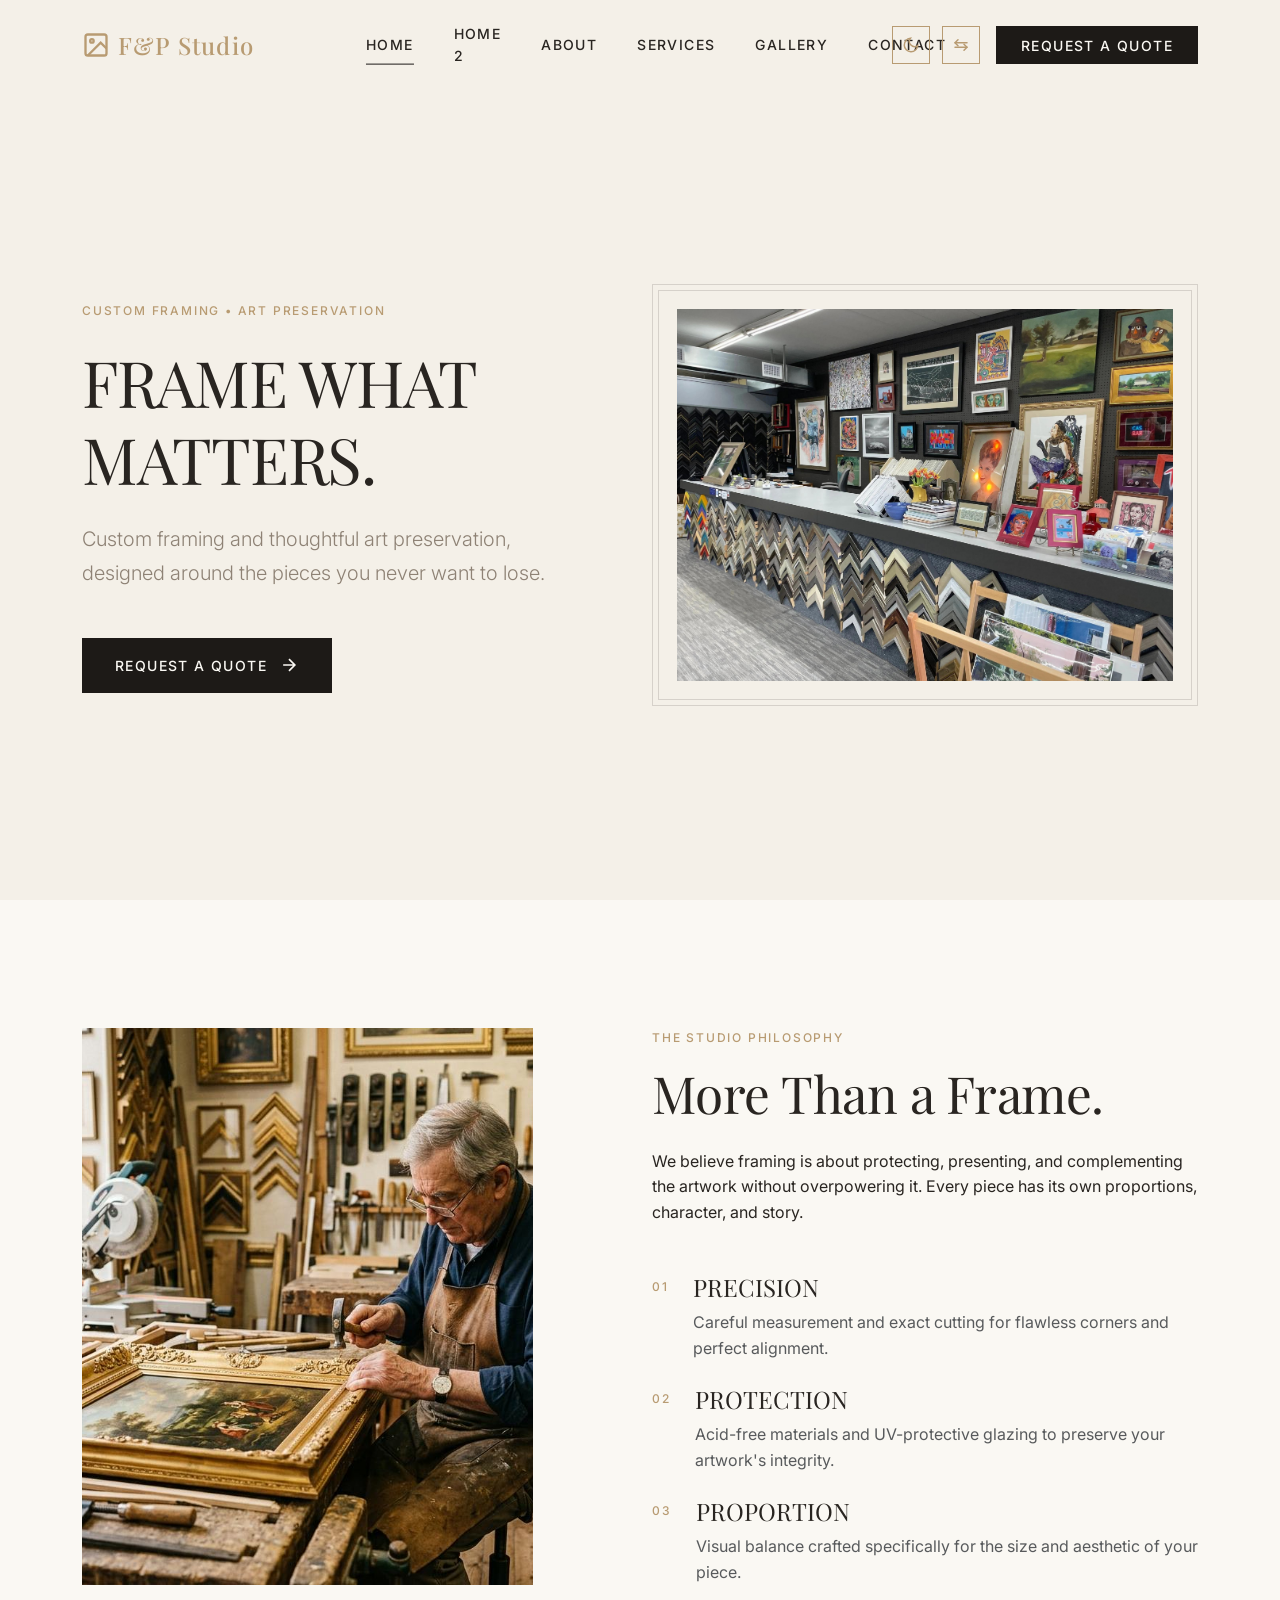
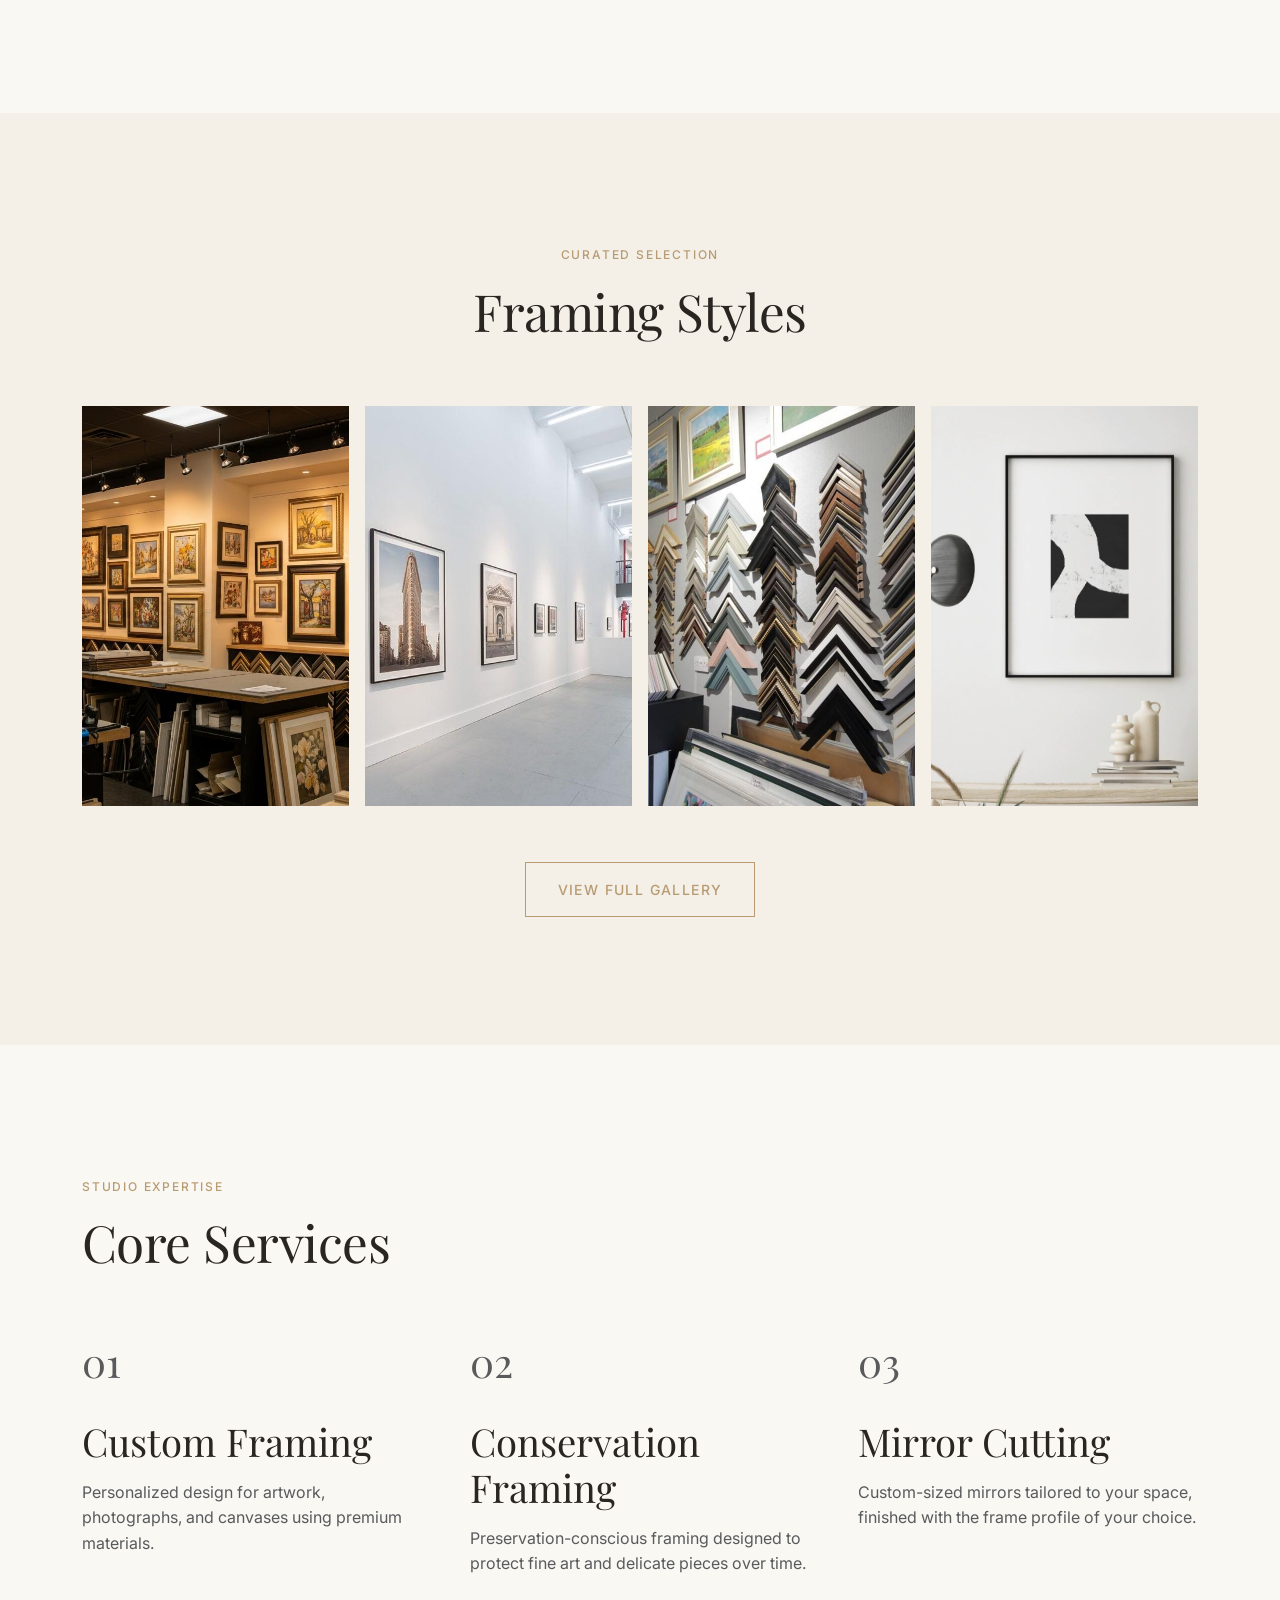
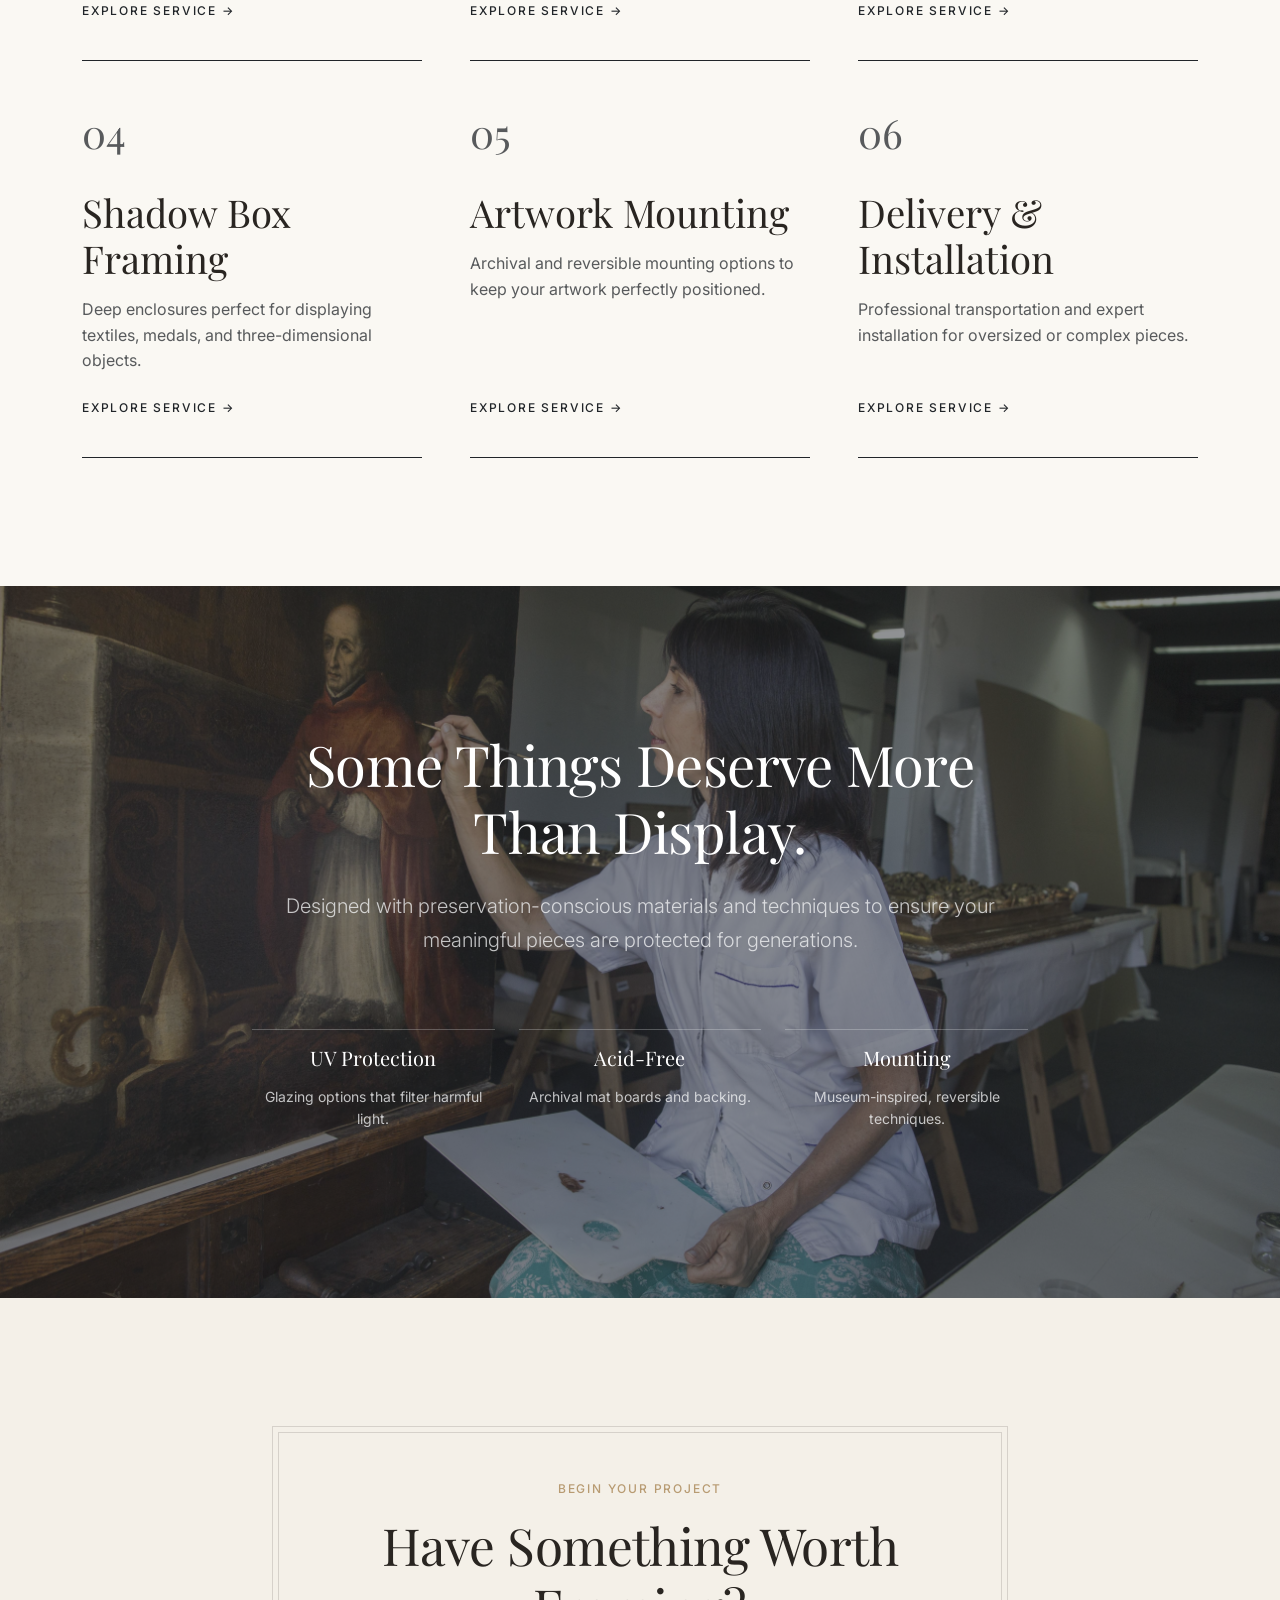
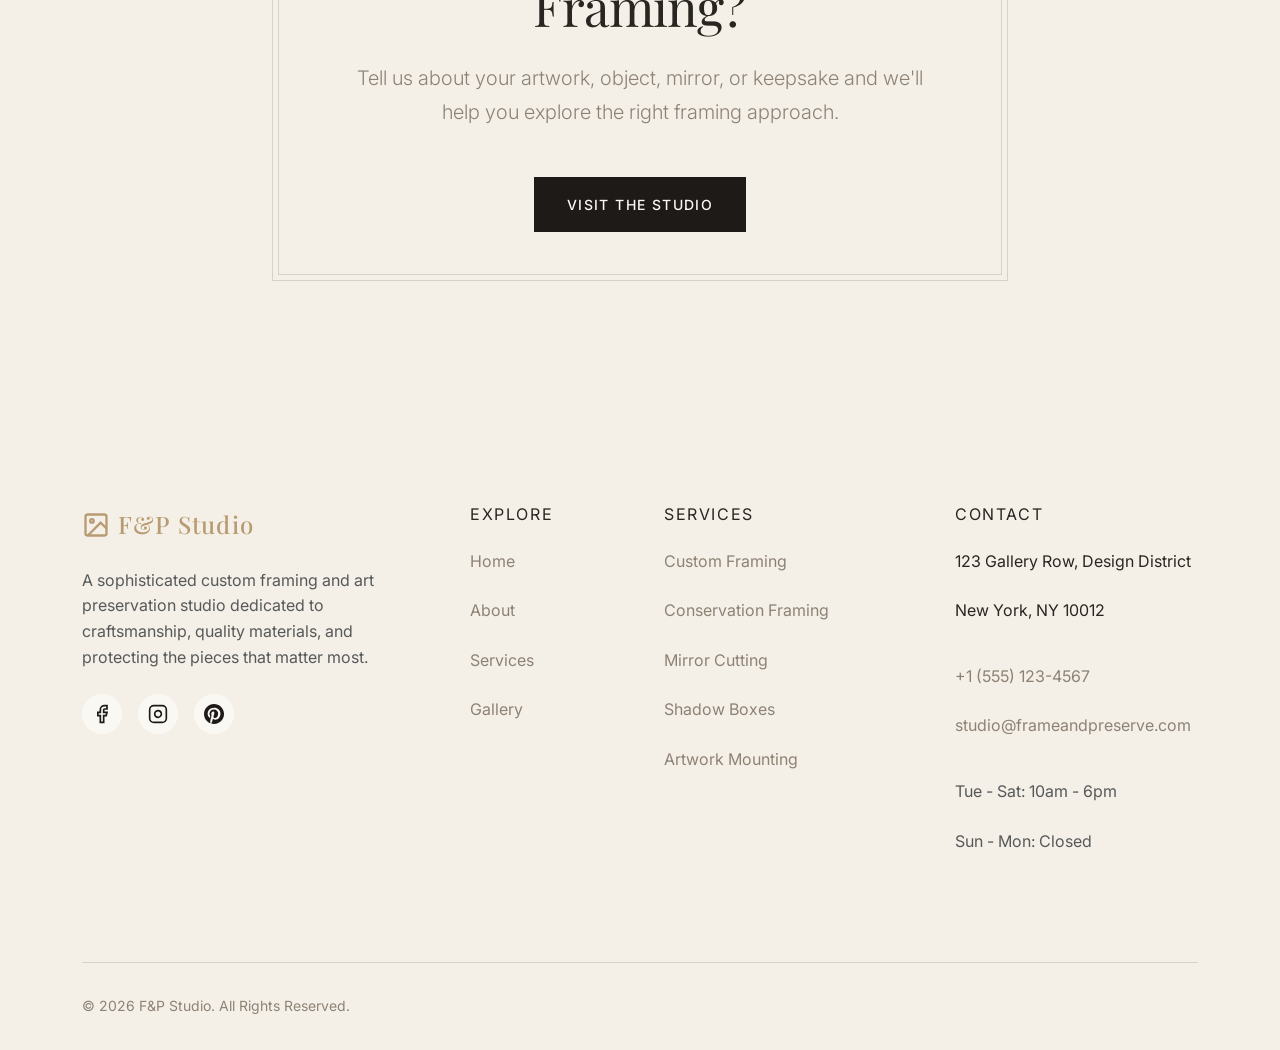
==== index.html @ e1fa845e "commit" ====
<!DOCTYPE html>
<html lang="en" dir="ltr">

<head>
    <meta charset="UTF-8">
    <meta name="viewport" content="width=device-width, initial-scale=1.0">
    <title>Custom Picture Framing & Art Preservation | Frame & Preserve</title>
    <meta name="description"
        content="Premium custom framing and art preservation studio. We protect, present, and complement your artwork with museum-quality care and craftsmanship.">

    <!-- Open Graph Metadata -->
    <meta property="og:title" content="Custom Picture Framing & Art Preservation">
    <meta property="og:description" content="Premium custom framing and art preservation studio.">
    <meta property="og:type" content="website">

    <!-- Google Fonts -->
    <link rel="preconnect" href="https://fonts.googleapis.com">
    <link rel="preconnect" href="https://fonts.gstatic.com" crossorigin>
    <link
        href="https://fonts.googleapis.com/css2?family=Inter:wght@300;400;500&family=Playfair+Display:ital,wght@0,400;0,500;0,600;1,400&display=swap"
        rel="stylesheet">

    <!-- Bootstrap 5 Grid & Utilities -->
    <link href="https://cdn.jsdelivr.net/npm/bootstrap@5.3.0/dist/css/bootstrap.min.css" rel="stylesheet">

    <!-- Custom CSS -->
    <link rel="stylesheet" href="assets/css/style.css">

    <link rel="stylesheet" href="assets/css/dark-mode.css" id="theme-css">
    <link rel="stylesheet" href="assets/css/rtl.css" id="rtl-css" disabled>
    <style>
        .service-home a:hover {
            color: var(--secondary-color) !important;
        }
    </style>
</head>

<body>

    <!-- ==========================================
         GLOBAL HEADER
         ========================================== -->
    <header class="site-header" id="header">
        <div class="container header-container">
            <a href="index.html" class="logo d-flex align-items-center" style="gap:8px;">
                <svg width="28" height="28" viewBox="0 0 24 24" fill="none" stroke="currentColor" stroke-width="2">
                    <rect x="3" y="3" width="18" height="18" rx="2" ry="2" />
                    <circle cx="8.5" cy="8.5" r="1.5" />
                    <polyline points="21 15 16 10 5 21" />
                </svg>
                F&P Studio
            </a>

            <nav class="main-nav">
                <ul class="nav-links">
                    <li><a href="index.html" class="nav-link">Home</a></li>
                    <li><a href="home-2.html" class="nav-link">Home 2</a></li>
                    <li><a href="about.html" class="nav-link">About</a></li>
                    <li><a href="services.html" class="nav-link">Services</a></li>
                    <li><a href="gallery.html" class="nav-link">Gallery</a></li>
                    <li><a href="contact.html" class="nav-link">Contact</a></li>

                </ul>
            </nav>

            <div class="header-actions d-flex align-items-center gap-2">
                <button class="btn btn-outline-dark theme-toggle ms-2" aria-label="Toggle Theme" title="Toggle Theme">
                    <svg width="18" height="18" viewBox="0 0 24 24" fill="none" stroke="currentColor" stroke-width="2">
                        <path d="M21 12.79A9 9 0 1 1 11.21 3 7 7 0 0 0 21 12.79z"></path>
                    </svg>
                </button>
                <button class="btn btn-outline-dark rtl-toggle ms-1" aria-label="Toggle RTL" title="Toggle RTL">
                    <svg width="18" height="18" viewBox="0 0 24 24" fill="none" stroke="currentColor" stroke-width="2"
                        stroke-linecap="round" stroke-linejoin="round">
                        <polyline points="8 5 4 9 8 13" />
                        <line x1="4" y1="9" x2="20" y2="9" />
                        <polyline points="16 11 20 15 16 19" />
                        <line x1="20" y1="15" x2="4" y2="15" />
                    </svg>
                </button>
                <a href="quote.html" class="btn btn-primary btn-sm d-none d-lg-block ms-2 ">Request a
                    Quote</a>
                <button class="menu-toggle ms-2" aria-label="Toggle Navigation">
                    <span class="menu-icon"></span>
                </button>
            </div>
        </div>
    </header>

    <main>
        <!-- ==========================================
             SECTION 1 - HERO
             ========================================== -->
        <section class="hero bg-surface">
            <div class="container h-100">
                <div class="row h-100 align-items-center">
                    <div class="col-lg-6 pe-lg-5 text-center text-lg-start">
                        <span class="eyebrow mb-4">Custom Framing &bull; Art Preservation</span>
                        <h1 class="mb-4">FRAME WHAT MATTERS.</h1>
                        <p class="lead mb-5">Custom framing and thoughtful art preservation, designed around the pieces
                            you never want to lose.</p>
                        <div class="d-flex flex-wrap gap-3 justify-content-center justify-content-lg-start">
                            <a href="contact.html" class="btn btn-primary">
                                Request a Quote
                                <svg class="btn-arrow" width="20" height="20" viewBox="0 0 24 24" fill="none"
                                    stroke="currentColor" stroke-width="2">
                                    <path d="M5 12h14M12 5l7 7-7 7" />
                                </svg>
                            </a>

                        </div>
                    </div>
                    <div class="col-lg-6 mt-5 mt-lg-0 position-relative">
                        <div class="frame-border p-4">
                            <img src="assets/images/home1-hero.jpg" alt="Fine art hanging in a sophisticated interior"
                                class="img-fluid" loading="lazy">
                        </div>
                    </div>
                </div>
            </div>
        </section>

        <!-- ==========================================
             SECTION 2 - THE CRAFT BEHIND THE FRAME
             ========================================== -->
        <section class="section-padding">
            <div class="container">
                <div class="row align-items-stretch">
                    <div class="col-lg-5 order-2 order-lg-1 mt-5 mt-lg-0 d-flex">
                        <img src="assets/images/work.jpg" alt="Artisan working with a frame"
                            class="img-fluid w-100 h-100 object-fit-cover" loading="lazy">
                    </div>
                    <div class="col-lg-6 offset-lg-1 order-1 order-lg-2 d-flex flex-column justify-content-center">
                        <span class="eyebrow">The Studio Philosophy</span>
                        <h2 class="mb-4">More Than a Frame.</h2>
                        <p class="mb-5">We believe framing is about protecting, presenting, and complementing the
                            artwork without overpowering it. Every piece has its own proportions, character, and story.
                        </p>

                        <div class="d-flex flex-column gap-4">
                            <div class="d-flex align-items-start">
                                <span class="eyebrow me-4 mt-1">01</span>
                                <div>
                                    <h4 class="mb-2">PRECISION</h4>
                                    <p class="text-muted mb-0">Careful measurement and exact cutting for flawless
                                        corners and perfect alignment.</p>
                                </div>
                            </div>
                            <div class="d-flex align-items-start">
                                <span class="eyebrow me-4 mt-1">02</span>
                                <div>
                                    <h4 class="mb-2">PROTECTION</h4>
                                    <p class="text-muted mb-0">Acid-free materials and UV-protective glazing to preserve
                                        your artwork's integrity.</p>
                                </div>
                            </div>
                            <div class="d-flex align-items-start">
                                <span class="eyebrow me-4 mt-1">03</span>
                                <div>
                                    <h4 class="mb-2">PROPORTION</h4>
                                    <p class="text-muted mb-0">Visual balance crafted specifically for the size and
                                        aesthetic of your piece.</p>
                                </div>
                            </div>
                        </div>
                    </div>
                </div>
            </div>
        </section>

        <!-- ==========================================
             SECTION 3 - FRAMING STYLE GALLERY
             ========================================== -->
        <section class="section-padding bg-surface">
            <div class="container">
                <div class="section-header text-center mx-auto">
                    <span class="eyebrow">Curated Selection</span>
                    <h2>Framing Styles</h2>
                </div>

                <div class="row g-3 flex-nowrap overflow-auto pb-2 d-none d-lg-flex">
                    <!-- Image 1 -->
                    <div class="gallery-item col-lg-3">
                        <img src="assets/images/img1.jpg" alt="Classic Wood Frame" loading="lazy"
                            style="height: 400px; width: 100%; object-fit: cover;">
                        <div class="gallery-overlay">
                            <h3>Classic Wood</h3>
                            <p>Timeless natural finishes</p>
                        </div>
                    </div>
                    <!-- Image 2 -->
                    <div class="gallery-item col-lg-3">
                        <img src="assets/images/img2.jpg" alt="Gallery White" loading="lazy"
                            style="height: 400px; width: 100%; object-fit: cover;">
                        <div class="gallery-overlay">
                            <h3>Gallery White</h3>
                            <p>Minimalist presentation</p>
                        </div>
                    </div>
                    <!-- Image 3 -->
                    <div class="gallery-item col-lg-3">
                        <img src="assets/images/img3.jpg" alt="Deep Shadow Boxes" loading="lazy"
                            style="height: 400px; width: 100%; object-fit: cover;">
                        <div class="gallery-overlay">
                            <h3>Shadow Boxes</h3>
                            <p>For objects &amp; memorabilia</p>
                        </div>
                    </div>
                    <!-- Image 4 -->
                    <div class="gallery-item col-lg-3">
                        <img src="assets/images/img4.jpg" alt="Contemporary Minimal" loading="lazy"
                            style="height: 400px; width: 100%; object-fit: cover;">
                        <div class="gallery-overlay">
                            <h3>Contemporary Minimal</h3>
                            <p>Sleek metal and thin profiles</p>
                        </div>
                    </div>
                </div>
                <!-- Mobile/tablet: 2-per-row grid -->
                <div class="row g-3 d-lg-none">
                    <div class="gallery-item col-6">
                        <img src="assets/images/img1.jpg" alt="Classic Wood Frame" loading="lazy"
                            style="height: 260px; width: 100%; object-fit: cover;">
                        <div class="gallery-overlay">
                            <h3>Classic Wood</h3>
                        </div>
                    </div>
                    <div class="gallery-item col-6">
                        <img src="assets/images/img2.jpg" alt="Gallery White" loading="lazy"
                            style="height: 260px; width: 100%; object-fit: cover;">
                        <div class="gallery-overlay">
                            <h3>Gallery White</h3>
                        </div>
                    </div>
                    <div class="gallery-item col-6">
                        <img src="assets/images/img3.jpg" alt="Shadow Boxes" loading="lazy"
                            style="height: 260px; width: 100%; object-fit: cover;">
                        <div class="gallery-overlay">
                            <h3>Shadow Boxes</h3>
                        </div>
                    </div>
                    <div class="gallery-item col-6">
                        <img src="assets/images/img4.jpg" alt="Contemporary Minimal" loading="lazy"
                            style="height: 260px; width: 100%; object-fit: cover;">
                        <div class="gallery-overlay">
                            <h3>Contemporary Minimal</h3>
                        </div>
                    </div>
                </div>

                <div class="text-center mt-5">
                    <a href="gallery.html" class="btn">View Full Gallery</a>
                </div>
            </div>
        </section>

        <!-- ==========================================
             SECTION 4 - SERVICES
             ========================================== -->
        <section class="section-padding service-home">
            <div class="container">
                <div class="row mb-5">
                    <div class="col-12 text-center text-lg-start">
                        <span class="eyebrow">Studio Expertise</span>
                        <h2>Core Services</h2>
                    </div>
                </div>

                <div class="row g-5">
                    <div class="col-md-6 col-lg-4 d-flex">
                        <div class="border-bottom border-dark pb-4 w-100 d-flex flex-column">
                            <span class="display-font fs-1 text-muted">01</span>
                            <h3 class="mt-3 mb-3">Custom Framing</h3>
                            <p class="text-muted mb-4 flex-grow-1">Personalized design for artwork, photographs, and
                                canvases using premium materials.</p>
                            <a href="services.html" class="eyebrow text-dark">Explore Service &rarr;</a>
                        </div>
                    </div>
                    <div class="col-md-6 col-lg-4 d-flex">
                        <div class="border-bottom border-dark pb-4 w-100 d-flex flex-column">
                            <span class="display-font fs-1 text-muted">02</span>
                            <h3 class="mt-3 mb-3">Conservation Framing</h3>
                            <p class="text-muted mb-4 flex-grow-1">Preservation-conscious framing designed to protect
                                fine art and delicate pieces over time.</p>
                            <a href="services.html" class="eyebrow text-dark">Explore Service &rarr;</a>
                        </div>
                    </div>
                    <div class="col-md-6 col-lg-4 d-flex">
                        <div class="border-bottom border-dark pb-4 w-100 d-flex flex-column">
                            <span class="display-font fs-1 text-muted">03</span>
                            <h3 class="mt-3 mb-3">Mirror Cutting</h3>
                            <p class="text-muted mb-4 flex-grow-1">Custom-sized mirrors tailored to your space, finished
                                with the frame profile of your choice.</p>
                            <a href="services.html" class="eyebrow text-dark">Explore Service &rarr;</a>
                        </div>
                    </div>
                    <div class="col-md-6 col-lg-4 d-flex">
                        <div class="border-bottom border-dark pb-4 w-100 d-flex flex-column">
                            <span class="display-font fs-1 text-muted">04</span>
                            <h3 class="mt-3 mb-3">Shadow Box Framing</h3>
                            <p class="text-muted mb-4 flex-grow-1">Deep enclosures perfect for displaying textiles,
                                medals, and three-dimensional objects.</p>
                            <a href="services.html" class="eyebrow text-dark">Explore Service &rarr;</a>
                        </div>
                    </div>
                    <div class="col-md-6 col-lg-4 d-flex">
                        <div class="border-bottom border-dark pb-4 w-100 d-flex flex-column">
                            <span class="display-font fs-1 text-muted">05</span>
                            <h3 class="mt-3 mb-3">Artwork Mounting</h3>
                            <p class="text-muted mb-4 flex-grow-1">Archival and reversible mounting options to keep your
                                artwork perfectly positioned.</p>
                            <a href="services.html" class="eyebrow text-dark">Explore Service &rarr;</a>
                        </div>
                    </div>
                    <div class="col-md-6 col-lg-4 d-flex">
                        <div class="border-bottom border-dark pb-4 w-100 d-flex flex-column">
                            <span class="display-font fs-1 text-muted">06</span>
                            <h3 class="mt-3 mb-3">Delivery & Installation</h3>
                            <p class="text-muted mb-4 flex-grow-1">Professional transportation and expert installation
                                for oversized or complex pieces.</p>
                            <a href="services.html" class="eyebrow text-dark">Explore Service &rarr;</a>
                        </div>
                    </div>
                </div>
            </div>
        </section>

        <!-- ==========================================
             SECTION 5 - PRESERVE THE PIECES THAT MATTER
             ========================================== -->
        <section class="position-relative bg-dark text-white overflow-hidden py-5">
            <!-- Full width background image with overlay -->
            <div class="position-absolute inset-0 w-100 h-100" style="z-index: 0; top: 0; left: 0;">
                <img src="assets/images/preservation.jpg" alt="Art preservation process"
                    class="w-100 h-100 object-fit-cover opacity-50" style="object-fit: cover; opacity: 0.3;">
            </div>

            <div class="container position-relative py-5" style="z-index: 1;">
                <div class="row align-items-center min-vh-50 py-5">
                    <div class="col-12 text-center mx-auto" style="max-width: 800px;">
                        <h2 class="display-4 mb-4 text-white">Some Things Deserve More Than Display.</h2>
                        <p class="lead mb-5 text-light opacity-75">Designed with preservation-conscious materials and
                            techniques to ensure your meaningful pieces are protected for generations.</p>

                        <div class="row g-4 mt-2">
                            <div class="col-sm-4">
                                <h5 class="text-white border-top pt-3 border-light border-opacity-25">UV Protection</h5>
                                <p class="small text-light opacity-75">Glazing options that filter harmful light.</p>
                            </div>
                            <div class="col-sm-4">
                                <h5 class="text-white border-top pt-3 border-light border-opacity-25">Acid-Free</h5>
                                <p class="small text-light opacity-75">Archival mat boards and backing.</p>
                            </div>
                            <div class="col-sm-4">
                                <h5 class="text-white border-top pt-3 border-light border-opacity-25">Mounting</h5>
                                <p class="small text-light opacity-75">Museum-inspired, reversible techniques.</p>
                            </div>
                        </div>
                    </div>
                </div>
            </div>
        </section>

        <!-- ==========================================
             SECTION 6 - REQUEST A QUOTE CTA
             ========================================== -->
        <section class="section-padding bg-surface text-center">
            <div class="container">
                <div class="row justify-content-center">
                    <div class="col-lg-8">
                        <div class="frame-border p-5">
                            <span class="eyebrow mb-3">Begin Your Project</span>
                            <h2 class="mb-4">Have Something Worth Framing?</h2>
                            <p class="lead mb-5 mx-auto" style="max-width: 600px;">Tell us about your artwork, object,
                                mirror, or keepsake and we'll help you explore the right framing approach.</p>

                            <div class="d-flex flex-wrap justify-content-center gap-3">
                                <a href="contact.html#location" class="btn btn-primary">
                                    Visit the Studio
                                </a>

                            </div>
                        </div>
                    </div>
                </div>
            </div>
        </section>

    </main>



    <!-- ==========================================
         GLOBAL FOOTER
         ========================================== -->
    <footer class="site-footer">
        <div class="container">
            <div class="row g-5 footer-row">
                <!-- Column 1 -->
                <div class="col-lg-4 col-md-6 col-12 pe-lg-4 footer-col">
                    <a href="index.html" class="logo footer-logo d-flex align-items-center" style="gap:8px;">
                        <svg width="28" height="28" viewBox="0 0 24 24" fill="none" stroke="currentColor"
                            stroke-width="2">
                            <rect x="3" y="3" width="18" height="18" rx="2" ry="2" />
                            <circle cx="8.5" cy="8.5" r="1.5" />
                            <polyline points="21 15 16 10 5 21" />
                        </svg>
                        F&P Studio</a>
                    <p class="text-muted">A sophisticated custom framing and art preservation studio dedicated to
                        craftsmanship, quality materials, and protecting the pieces that matter most.</p>
                    <div class="d-flex gap-3 mt-4 footer-socials">
                        <a href="#" aria-label="Facebook"><svg width="20" height="20" viewBox="0 0 24 24" fill="none"
                                stroke="currentColor" stroke-width="2">
                                <path d="M18 2h-3a5 5 0 0 0-5 5v3H7v4h3v8h4v-8h3l1-4h-4V7a1 1 0 0 1 1-1h3z"></path>
                            </svg></a>
                        <a href="#" aria-label="Instagram"><svg width="20" height="20" viewBox="0 0 24 24" fill="none"
                                stroke="currentColor" stroke-width="2">
                                <rect x="2" y="2" width="20" height="20" rx="5" ry="5"></rect>
                                <path d="M16 11.37A4 4 0 1 1 12.63 8 4 4 0 0 1 16 11.37z"></path>
                                <line x1="17.5" y1="6.5" x2="17.51" y2="6.5"></line>
                            </svg></a>
                        <a href="#" aria-label="Pinterest"><svg width="20" height="20" viewBox="0 0 24 24"
                                fill="currentColor">
                                <path
                                    d="M12.017 0C5.396 0 .029 5.367.029 11.987c0 5.079 3.158 9.417 7.618 11.162-.105-.949-.199-2.403.041-3.439.219-.937 1.406-5.957 1.406-5.957s-.359-.72-.359-1.781c0-1.663.967-2.911 2.168-2.911 1.024 0 1.518.769 1.518 1.688 0 1.029-.653 2.567-.992 3.992-.285 1.193.6 2.165 1.775 2.165 2.128 0 3.768-2.245 3.768-5.487 0-2.861-2.063-4.869-5.008-4.869-3.41 0-5.409 2.562-5.409 5.199 0 1.033.394 2.143.889 2.741.099.12.112.225.085.345-.09.375-.293 1.199-.334 1.363-.053.225-.172.271-.401.165-1.495-.69-2.433-2.878-2.433-4.646 0-3.776 2.748-7.252 7.951-7.252 4.168 0 7.41 2.967 7.41 6.923 0 4.135-2.607 7.462-6.233 7.462-1.214 0-2.354-.629-2.758-1.379l-.749 2.848c-.269 1.045-1.004 2.352-1.498 3.146 1.123.345 2.306.535 3.55.535 6.607 0 11.985-5.365 11.985-11.987C23.97 5.366 18.622 0 12.016 0z" />
                            </svg></a>
                    </div>
                </div>
                <!-- Column 2 -->
                <div class="col-lg-2 col-md-6 col-12 footer-col">
                    <h4 class="footer-heading">Explore</h4>
                    <ul class="footer-list">
                        <li><a href="index.html">Home</a></li>
                        <li><a href="about.html">About</a></li>
                        <li><a href="services.html">Services</a></li>
                        <li><a href="gallery.html">Gallery</a></li>
                    </ul>
                </div>
                <!-- Column 3 -->
                <div class="col-lg-3 col-md-6 col-12 footer-col">
                    <h4 class="footer-heading">Services</h4>
                    <ul class="footer-list">
                        <li><a href="services.html">Custom Framing</a></li>
                        <li><a href="services.html">Conservation Framing</a></li>
                        <li><a href="services.html">Mirror Cutting</a></li>
                        <li><a href="services.html">Shadow Boxes</a></li>
                        <li><a href="services.html">Artwork Mounting</a></li>
                    </ul>
                </div>
                <!-- Column 4 -->
                <div class="col-lg-3 col-md-6 col-12 footer-col">
                    <h4 class="footer-heading">Contact</h4>
                    <ul class="footer-list">
                        <li>123 Gallery Row, Design District</li>
                        <li>New York, NY 10012</li>
                        <li class="mt-3"><a href="tel:#">+1 (555) 123-4567</a></li>
                        <li><a href="mailto:#">studio@frameandpreserve.com</a></li>
                        <li class="mt-3 text-muted">Tue - Sat: 10am - 6pm</li>
                        <li class="text-muted">Sun - Mon: Closed</li>
                    </ul>
                </div>
            </div>
            <div class="footer-bottom">
                <div>&copy; 2026 F&P Studio. All Rights Reserved.</div>
            </div>
        </div>
    </footer>

    <script src="https://cdn.jsdelivr.net/npm/bootstrap@5.3.0/dist/js/bootstrap.bundle.min.js"></script>
    <script src="assets/js/main.js"></script>

    <!-- Scroll Top Button -->
    <button class="scroll-top" id="scrollTopBtn" aria-label="Scroll to top">
        <svg width="24" height="24" viewBox="0 0 24 24" fill="none" stroke="currentColor" stroke-width="2">
            <path d="M18 15l-6-6-6 6" />
        </svg>
    </button>
</body>

</html>
---- assets/css/style.css ----
/* ==========================================================================
   FRAME & PRESERVE - Custom Picture Framing Shop
   Primary Stylesheet
   ========================================================================== */

/* ===== 1. VARIABLES ===== */
:root {
  /* Brand Colors */
  --primary-color: #1D1A17;
  --secondary-color: #B89B72;

  /* Supporting Neutrals */
  --cream-color: #F4F0E8;
  --white-color: #FAF8F3;
  --dark-text: #292521;
  --muted-color: #8E8275;

  /* Aliases for backwards compatibility */
  --primary: var(--primary-color);
  --secondary: var(--secondary-color);
  --accent: var(--secondary-color);
  --cream: var(--cream-color);
  --warm-white: var(--white-color);
  --text: var(--dark-text);
  --muted: var(--muted-color);
  --border: rgba(29, 26, 23, 0.14);
  /* 0.14 opacity of #1D1A17 */

  /* Backgrounds */
  --bg-color: var(--white-color);
  --surface-color: var(--cream-color);

  /* Typography */
  --font-display: 'Playfair Display', serif;
  --font-body: 'Inter', sans-serif;

  /* Transitions */
  --transition-fast: 0.2s ease-in-out;
  --transition-smooth: 0.4s cubic-bezier(0.16, 1, 0.3, 1);
  --transition-slow: 0.8s cubic-bezier(0.16, 1, 0.3, 1);

  /* Layout */
  --header-height: 90px;
}

/* ===== 2. RESET & GLOBAL ===== */
*,
*::before,
*::after {
  box-sizing: border-box;
  margin: 0;
  padding: 0;
}

html {
  scroll-behavior: smooth;
  font-size: 16px;
}

body {
  font-family: var(--font-body);
  color: var(--text);
  background-color: var(--bg-color);
  line-height: 1.6;
  -webkit-font-smoothing: antialiased;
  -moz-osx-font-smoothing: grayscale;
  overflow-x: hidden;
}

img {
  max-width: 100%;
  height: auto;
  display: block;
}

a {
  text-decoration: none;
  color: inherit;
  transition: color var(--transition-fast);
}

ul {
  list-style: none;
}

/* ===== 3. TYPOGRAPHY ===== */
h1,
h2,
h3,
h4,
h5,
h6,
.display-font {
  font-family: var(--font-display);
  font-weight: 400;
  line-height: 1.2;
  margin-bottom: 1rem;
}

h1 {
  font-size: clamp(3rem, 5vw, 5.5rem);
  letter-spacing: -0.02em;
}

h2 {
  font-size: clamp(2rem, 4vw, 3.5rem);
  letter-spacing: -0.01em;
}

h3 {
  font-size: clamp(1.5rem, 3vw, 2.5rem);
}

.eyebrow {
  font-family: var(--font-body);
  font-size: 0.75rem;
  text-transform: uppercase;
  letter-spacing: 0.15em;
  font-weight: 500;
  color: var(--secondary-color);
  margin-bottom: 1rem;
  display: inline-block;
}

p {
  margin-bottom: 1.5rem;
}

.lead {
  font-size: 1.25rem;
  color: var(--muted);
  line-height: 1.7;
}

/* ===== 4. BUTTONS ===== */
.btn {
  display: inline-flex;
  align-items: center;
  justify-content: center;
  padding: 1rem 2rem;
  font-family: var(--font-body);
  font-size: 0.875rem;
  text-transform: uppercase;
  letter-spacing: 0.1em;
  font-weight: 500;
  border: 1px solid var(--secondary-color);
  background: transparent;
  color: var(--secondary-color);
  cursor: pointer;
  transition: all var(--transition-smooth);
  position: relative;
  overflow: hidden;
  border-radius: 0;
  text-decoration: none;
}

.btn:hover,
.btn:active,
.btn:focus {
  background: #8A7455;
  border-color: #8A7455;
  color: var(--primary-color);
}

.btn::before {
  content: '';
  position: absolute;
  top: 0;
  left: 0;
  width: 100%;
  height: 100%;
  background: var(--primary);
  transform: scaleX(0);
  transform-origin: right;
  transition: transform var(--transition-smooth);
  z-index: -1;
}

.btn:hover {
  color: var(--warm-white);
}

.btn:hover::before {
  transform: scaleX(1);
  transform-origin: left;
}

.btn-primary {
  background: var(--primary);
  color: var(--warm-white);
}

.btn-primary::before {
  background: var(--secondary);
}

.btn-arrow {
  margin-left: 0.75rem;
  transition: transform var(--transition-fast);
}

.btn:hover .btn-arrow {
  transform: translateX(5px);
}

/* ===== 5. HEADER ===== */
.site-header {
  position: fixed;
  top: 0;
  left: 0;
  width: 100%;
  height: var(--header-height);
  z-index: 1000;
  transition: all var(--transition-smooth);
  background: transparent;
  display: flex;
  align-items: center;
}

.site-header.scrolled {
  background: var(--bg-color);
  box-shadow: 0 1px 0 var(--border);
  height: 70px;
}

.header-container {
  display: flex;
  justify-content: space-between;
  align-items: center;
  width: 100%;
}

.logo {
  font-family: var(--font-display);
  font-size: 1.5rem;
  font-weight: 500;
  letter-spacing: 0.05em;
  z-index: 1001;
}

.logo span {
  display: block;
  font-family: var(--font-body);
  font-size: 0.6rem;
  text-transform: uppercase;
  letter-spacing: 0.15em;
  color: var(--muted);
  margin-top: 0.2rem;
}

.nav-links {
  display: flex;
  gap: 2.5rem;
  align-items: center;
}

.nav-link {
  font-size: 0.875rem;
  text-transform: uppercase;
  letter-spacing: 0.1em;
  font-weight: 500;
  color: var(--text);
  position: relative;
  padding: 0.5rem 0;
}

.nav-link::after {
  content: '';
  position: absolute;
  bottom: 0;
  left: 0;
  width: 0;
  height: 1px;
  background-color: var(--primary);
  transition: width var(--transition-fast);
}

.nav-link:hover::after,
.nav-link.active::after {
  width: 100%;
}

.header-actions .btn {
  height: 38px;
  padding: 0 1.5rem;
  display: inline-flex;
  align-items: center;
  justify-content: center;
  line-height: 38px;
}

.theme-toggle,
.rtl-toggle {
  display: flex;
  align-items: center;
  justify-content: center;
  height: 38px;
  width: 38px;
  padding: 0 !important;
}

/* Mobile Navigation Styles */
@media (max-width: 1024px) {
  .nav-links {
    display: none;
    flex-direction: column;
    position: absolute;
    top: var(--header-height);
    left: 0;
    width: 100%;
    background: var(--bg-color);
    padding: 2rem;
    box-shadow: 0 10px 30px rgba(0, 0, 0, 0.1);
    align-items: center;
    text-align: center;
  }

  .nav-links.active {
    display: flex !important;
  }

  .nav-links .theme-toggle,
  .nav-links .rtl-toggle {
    margin-top: 1rem;
  }
}

.menu-toggle {
  display: none;
  background: none;
  border: none;
  cursor: pointer;
  width: 24px;
  height: 24px;
  position: relative;
  z-index: 100;
}

.header-actions {
  display: flex;
  align-items: center;
  gap: 1.5rem;
}

.menu-icon {
  display: block;
  width: 24px;
  height: 1px;
  background: var(--primary);
  position: relative;
  transition: background var(--transition-fast);
}

.menu-icon::before,
.menu-icon::after {
  content: '';
  position: absolute;
  width: 100%;
  height: 1px;
  background: var(--primary);
  left: 0;
  transition: transform var(--transition-smooth);
}

.menu-icon::before {
  top: -6px;
}

.menu-icon::after {
  bottom: -6px;
}

/* ===== 6. HERO ===== */
.hero {
  min-height: 100vh;
  padding-top: var(--header-height);
  display: flex;
  align-items: center;
  position: relative;
  overflow: hidden;
}

.hero-standard {
  min-height: 40vh;
  display: flex;
  align-items: center;
  justify-content: center;
  position: relative;
  overflow: hidden;
  padding-top: calc(var(--header-height) + 2rem);
  padding-bottom: 4rem;
}

.logo,
.logo svg {
  color: var(--secondary) !important;
  stroke: var(--secondary);
}

/* ===== 7. SECTIONS ===== */
.section-padding {
  padding: 8rem 0;
}

.bg-surface {
  background-color: var(--surface-color);
}

.section-header {
  margin-bottom: 4rem;
  max-width: 800px;
}

/* ===== 8. GALLERY ===== */
.gallery-grid {
  display: grid;
  grid-template-columns: repeat(12, 1fr);
  gap: 2rem;
}

.gallery-item {
  position: relative;
  overflow: hidden;
  cursor: pointer;
}

.gallery-item img {
  width: 100%;
  height: 100%;
  object-fit: cover;
  transition: transform var(--transition-slow);
}

.gallery-item:hover img {
  transform: scale(1.05);
}

.gallery-overlay {
  position: absolute;
  inset: 0;
  background: rgba(59, 48, 40, 0.4);
  opacity: 0;
  transition: opacity var(--transition-smooth);
  display: flex;
  flex-direction: column;
  justify-content: flex-end;
  padding: 2rem;
  color: var(--warm-white);
}

.gallery-item:hover .gallery-overlay {
  opacity: 1;
}

/* ===== 9. FOOTER ===== */
.site-footer {
  background-color: var(--surface-color);
  color: var(--text);
  padding: 6rem 0 2rem;
}

.site-footer a {
  color: var(--muted);
}

.site-footer a:hover {
  color: var(--primary);
}

.footer-logo {
  color: var(--primary);
  margin-bottom: 1.5rem;
}

.footer-col h4 {
  font-family: var(--font-body);
  font-size: 1rem;
  text-transform: uppercase;
  letter-spacing: 0.1em;
  margin-bottom: 1.5rem;
}

.footer-col ul {
  padding-left: 0 !important;
  margin-left: 0 !important;
}

.footer-col ul li {
  margin-bottom: 0.75rem;
}

.footer-list {
  display: flex;
  flex-direction: column;
  gap: 0.75rem;
}

.footer-bottom {
  margin-top: 5rem;
  padding-top: 2rem;
  border-top: 1px solid var(--border);
  display: flex;
  justify-content: space-between;
  align-items: center;
  font-size: 0.875rem;
  color: var(--muted);
}

.footer-socials a {
  display: inline-flex;
  align-items: center;
  justify-content: center;
  width: 40px;
  height: 40px;
  border-radius: 50%;
  background-color: var(--bg-color);
  color: var(--primary);
  transition: all var(--transition-fast);
}

.footer-socials a:hover {
  background-color: var(--primary);
  color: var(--warm-white);
  transform: translateY(-3px);
}

/* ===== 10. COMPONENTS & UTILITIES ===== */
.image-reveal {
  clip-path: polygon(0 0, 100% 0, 100% 100%, 0 100%);
}

.frame-border {
  border: 1px solid var(--border);
  padding: 1rem;
  position: relative;
}

.frame-border::before {
  content: '';
  position: absolute;
  inset: 5px;
  border: 1px solid var(--border);
}

/* ===== 11. RESPONSIVE ===== */
@media (max-width: 1024px) {

  .nav-links,
  .header-actions .btn:not(.theme-toggle):not(.rtl-toggle):not(.menu-toggle) {
    display: none !important;
  }

  .menu-toggle {
    display: block;
  }

  .section-padding {
    padding: 5rem 0;
  }

  .footer-row {
    display: flex;
    flex-wrap: wrap;
  }

  .footer-col {
    width: 50% !important;
    margin-bottom: 2rem;
  }
}

@media (max-width: 768px) {
  h1 {
    font-size: 2.5rem;
  }

  h2 {
    font-size: 2rem;
  }

  .gallery-grid {
    grid-template-columns: 1fr !important;
  }

  .footer-bottom {
    flex-direction: column;
    gap: 1rem;
    text-align: center;
  }
}

/* ===== 12. SCROLL TO TOP ===== */
.scroll-top {
  position: fixed;
  bottom: 30px;
  right: 30px;
  width: 50px;
  height: 50px;
  background-color: var(--primary);
  color: var(--warm-white);
  border: none;
  border-radius: 50%;
  display: flex;
  align-items: center;
  justify-content: center;
  cursor: pointer;
  opacity: 0;
  visibility: hidden;
  transform: translateY(20px);
  transition: all 0.3s ease;
  z-index: 99;
  box-shadow: 0 4px 12px rgba(0, 0, 0, 0.15);
}

.scroll-top.visible {
  opacity: 1;
  visibility: visible;
  transform: translateY(0);
}

.scroll-top:hover {
  background-color: var(--accent);
  transform: translateY(-3px);
}

.theme-toggle,
.rtl-toggle {
  border-color: var(--secondary-color) !important;
  color: var(--secondary-color) !important;
  background-color: transparent !important;
}

.theme-toggle:hover,
.rtl-toggle:hover,
.theme-toggle:active,
.rtl-toggle:active {
  background-color: var(--secondary-color) !important;
  color: var(--primary-color) !important;
}

body.no-scroll {
  overflow: hidden;
}


/* Global Bootstrap Color Overrides */
a {
  color: var(--primary-color);
  text-decoration: none;
}

a:hover {
  color: var(--secondary-color);
}

.btn-primary {
  background-color: var(--primary-color) !important;
  border-color: var(--primary-color) !important;
  color: var(--white-color) !important;
}

.btn-primary:hover,
.btn-primary:active,
.btn-primary:focus {
  background-color: var(--secondary-color) !important;
  border-color: var(--secondary-color) !important;
  color: var(--primary-color) !important;
}

.text-primary {
  color: var(--primary-color) !important;
}

.bg-primary {
  background-color: var(--primary-color) !important;
}



/* RTL: accordion arrow left side */
[dir="rtl"] .accordion-button {
  flex-direction: row-reverse;
  text-align: right;
}

[dir="rtl"] .accordion-button::after {
  margin-right: 0;
  margin-left: auto;
  order: -1;
  margin-right: 1rem;
  margin-left: 0;
}

/* Gallery images equal height */
.gallery-img-item img {
  width: 100%;
  aspect-ratio: 4 / 5;
  object-fit: cover;
}

/* Gallery label center */
.gallery-img-item {
  text-align: center;
}

/* Gallery filter: one per row on mobile */
#gallery-filters {
  display: flex;
  flex-wrap: wrap;
  justify-content: center;
  gap: 0.5rem;
}

@media (max-width: 575.98px) {
  #gallery-filters {
    flex-direction: column;
    align-items: stretch;
  }

  #gallery-filters .filter-btn {
    width: 100%;
    text-align: center;
  }
}

/* FAQ RTL: text right-aligned */
[dir="rtl"] .accordion-button {
  flex-direction: row-reverse;
  text-align: right;
}

[dir="rtl"] .accordion-button::after {
  margin-left: 0;
  margin-right: auto;
}

[dir="rtl"] .accordion-body {
  text-align: right;
}

/* Contact 3 info cards: full border on all sides */
.contact-info-card {
  border: 1px solid var(--border);
  padding: 2rem;
}

/* Footer: one col per row on mobile */
@media (max-width: 575.98px) {
  .footer-row>[class*="col-"] {
    flex: 0 0 100%;
    max-width: 100%;
  }
}

/* Home-2: Selected Work filter tabs wrap to new line on tablet */
@media (max-width: 991.98px) {
  #home2-gallery-filters {
    justify-content: center !important;
    flex-wrap: wrap;
  }
}

/* Home-2: Design Integration section - full width stack at 1024px and below */
@media (max-width: 1024px) {
  .design-integration-img {
    width: 100% !important;
  }
}

/* Home-2: Portfolio filter tabs — wrap to new line below heading on tablet/mobile */
@media (max-width: 991.98px) {
  #home2-gallery-filters .filter-btn {
    padding: 0.5rem 0.75rem;
  }
}

/* Home-2: Design Integration + Process sections — force single column at <=1024px */
@media (max-width: 1024px) {

  .section-padding .col-12.col-lg-5,
  .section-padding .col-12.col-lg-7,
  .section-padding .col-12.col-lg-4,
  .section-padding .col-12.col-lg-7.offset-lg-1 {
    flex: 0 0 100%;
    max-width: 100%;
    margin-left: 0 !important;
  }
}

/* Scrollable mobile menu */
@media (max-width: 1024px) {
  .nav-links {
    max-height: calc(100vh - var(--header-height));
    overflow-y: auto;
  }

  /* Hide desktop buttons on mobile */
  .header-actions .theme-toggle,
  .header-actions .rtl-toggle,
  .header-actions .btn-quote-desktop {
    display: none !important;
  }






  .menu-toggle {
    display: flex;
    align-items: center;
    justify-content: center;
  }
}

/* Hide mobile controls on desktop */
@media (min-width: 1025px) {
  .header-container {
    position: relative;
    height: 100%;
  }

  .nav-links {
    position: absolute;
    left: 50%;
    top: 50%;
    transform: translate(-50%, -50%);
    margin: 0;
  }
}




/* Mobile controls styling */
.nav-mobile-controls {
  display: flex;
  flex-direction: row;
  flex-wrap: wrap;
  justify-content: center;
  align-items: center;
  gap: 1rem;
  width: 100%;
  margin-top: 1rem;
  padding-top: 1rem;
  border-top: 1px solid var(--border);
}

.nav-mobile-controls .btn-primary-mobile {
  flex: 0 0 100%;
  margin-top: 0.5rem;
}
---- assets/css/dark-mode.css ----
/* ==========================================================================
   FRAME & PRESERVE - Dark Mode
   ========================================================================== */

/* Dark Mode Variables based on user preference */
html[data-theme="dark"] {
    --bg-color: #1D1A17;
    /* Use strict primary color as dark bg if possible, or keep #171513 */
    --surface-color: #292521;
    /* Dark Text color used as surface */
    --text: #FAF8F3;
    /* Warm White */
    --muted: #D8CEC0;
    /* Soft Taupe */
    --border: rgba(250, 248, 243, 0.14);
    --primary-color: #B89B72;
    /* Use secondary as primary actions in dark mode for better contrast */
    --primary: var(--primary-color);
}

body {
    background-color: var(--bg-color);
    color: var(--text);
}

.site-header.scrolled {
    background-color: var(--bg-color);
}

.nav-link {
    color: var(--text);
}

.btn {
    border-color: var(--primary);
    color: var(--primary);
}

.btn::before {
    background: var(--primary);
}

.btn:hover {
    color: var(--bg-color);
}

.btn,
.btn-primary {
    background: var(--primary);
    color: var(--bg-color);
}

.btn-primary::before {
    background: #F5F1E9;
}

.logo {
    color: var(--secondary-color) !important;
}

.logo svg {
    stroke: var(--secondary-color) !important;
    color: var(--secondary-color) !important;
}

.menu-icon,
.menu-icon::before,
.menu-icon::after {
    background: var(--text);
}

.bg-surface {
    background-color: var(--surface-color);
}

.bg-dark {
    background-color: #0d0c0a !important;
    /* Even darker for contrast sections */
}

.text-dark {
    color: var(--text) !important;
}

.border-dark {
    border-color: var(--border) !important;
}

.gallery-overlay {
    background: rgba(23, 21, 19, 0.6);
}

.form-control,
.form-select {
    color: var(--text);
    border-bottom-color: var(--border);
}

.form-control::placeholder {
    color: var(--muted);
}

html[data-theme="dark"] .text-muted {
    color: var(--muted) !important;
}

html[data-theme="dark"],
html[data-theme="dark"] .footer-socials a {
    color: var(--text) !important;
}

html[data-theme="dark"] .site-footer .text-muted {
    color: var(--muted) !important;
}

html[data-theme="dark"] .site-footer p {
    color: var(--muted) !important;
}

html[data-theme="dark"] .footer-list li {
    color: var(--muted) !important;
}



html[data-theme="dark"] .footer-heading {
    color: var(--text) !important;
}

html[data-theme="dark"] .footer-bottom {
    color: var(--muted) !important;
}

/* Dark mode FAQ accordion */
html[data-theme="dark"] .accordion-button {
    color: var(--text) !important;
    background-color: var(--surface-color) !important;
}

html[data-theme="dark"] .accordion-button:not(.collapsed) {
    color: var(--secondary-color) !important;
    background-color: var(--surface-color) !important;
}

html[data-theme="dark"] .accordion-body {
    color: var(--muted) !important;
    background-color: transparent !important;
}

html[data-theme="dark"] .accordion-item {
    border-color: var(--border) !important;
    background-color: transparent !important;
}

html[data-theme="dark"] .accordion-button::after {
    filter: invert(1);
}

/* RTL mode - flip rtl-toggle icon to left */
[dir="rtl"] .header-actions {
    flex-direction: row-reverse;
}

/* Keep button text white in dark mode */
.btn,
.btn-primary {
    color: #ffffff !important;
}

.btn:hover,
.btn-primary:hover,
.btn:active,
.btn-primary:active,
.btn:focus,
.btn-primary:focus {
    background-color: #8A7455 !important;
    border-color: #8A7455 !important;
    color: #ffffff !important;
}


/* Dark mode button background dark, text white */
.btn,
.btn-primary {
    background-color: var(--primary-color) !important;
    border-color: var(--secondary-color) !important;
    color: #ffffff !important;
}

.btn:hover,
.btn-primary:hover,
.btn:active,
.btn-primary:active,
.btn:focus,
.btn-primary:focus {
    background-color: #8A7455 !important;
    border-color: #8A7455 !important;
    color: #ffffff !important;
}

/* Footer links golden in dark mode */
.footer a,
.footer-list a {
    color: var(--white) !important;
}

.footer a:hover,
.footer-list a:hover {
    color: var(--secondary-color) !important;
}
---- assets/css/rtl.css ----
/* ==========================================================================
   FRAME & PRESERVE - RTL Styles
   ========================================================================== */

/* Add this to your HTML tag for RTL support: dir="rtl" */

[dir="rtl"] {
    /* Fonts might need adjustment for RTL languages, e.g. Cairo or Tajawal */
    font-family: 'Cairo', 'Inter', sans-serif;
}

[dir="rtl"] .btn::before,
[dir="rtl"] .nav-link::after {
    transform-origin: left;
}

[dir="rtl"] .btn:hover::before,
[dir="rtl"] .nav-link:hover::after,
[dir="rtl"] .nav-link.active::after {
    transform-origin: right;
}

[dir="rtl"] .btn-arrow {
    margin-left: 0;
    margin-right: 0.75rem;
    transform: rotate(180deg);
}

[dir="rtl"] .btn:hover .btn-arrow {
    transform: rotate(180deg) translateX(5px);
}

[dir="rtl"] .me-4 {
    margin-right: 0 !important;
    margin-left: 1.5rem !important;
}

[dir="rtl"] .ms-4 {
    margin-left: 0 !important;
    margin-right: 1.5rem !important;
}

[dir="rtl"] .pe-lg-5 {
    padding-right: 0 !important;
    padding-left: 3rem !important;
}

[dir="rtl"] .ps-lg-5 {
    padding-left: 0 !important;
    padding-right: 3rem !important;
}

[dir="rtl"] .border-start {
    border-left: 0 !important;
    border-right: 1px solid var(--border) !important;
}

[dir="rtl"] .border-end {
    border-right: 0 !important;
    border-left: 1px solid var(--border) !important;
}

[dir="rtl"] .text-start {
    text-align: right !important;
}

[dir="rtl"] .text-end {
    text-align: left !important;
}

[dir="rtl"] .timeline-step {
    border-left: none;
    border-right: 1px solid var(--border);
    padding-left: 0;
    padding-right: 2rem;
    margin-left: 0;
    margin-right: 1rem;
}

[dir="rtl"] .timeline-step::before {
    left: auto;
    right: -5px;
}
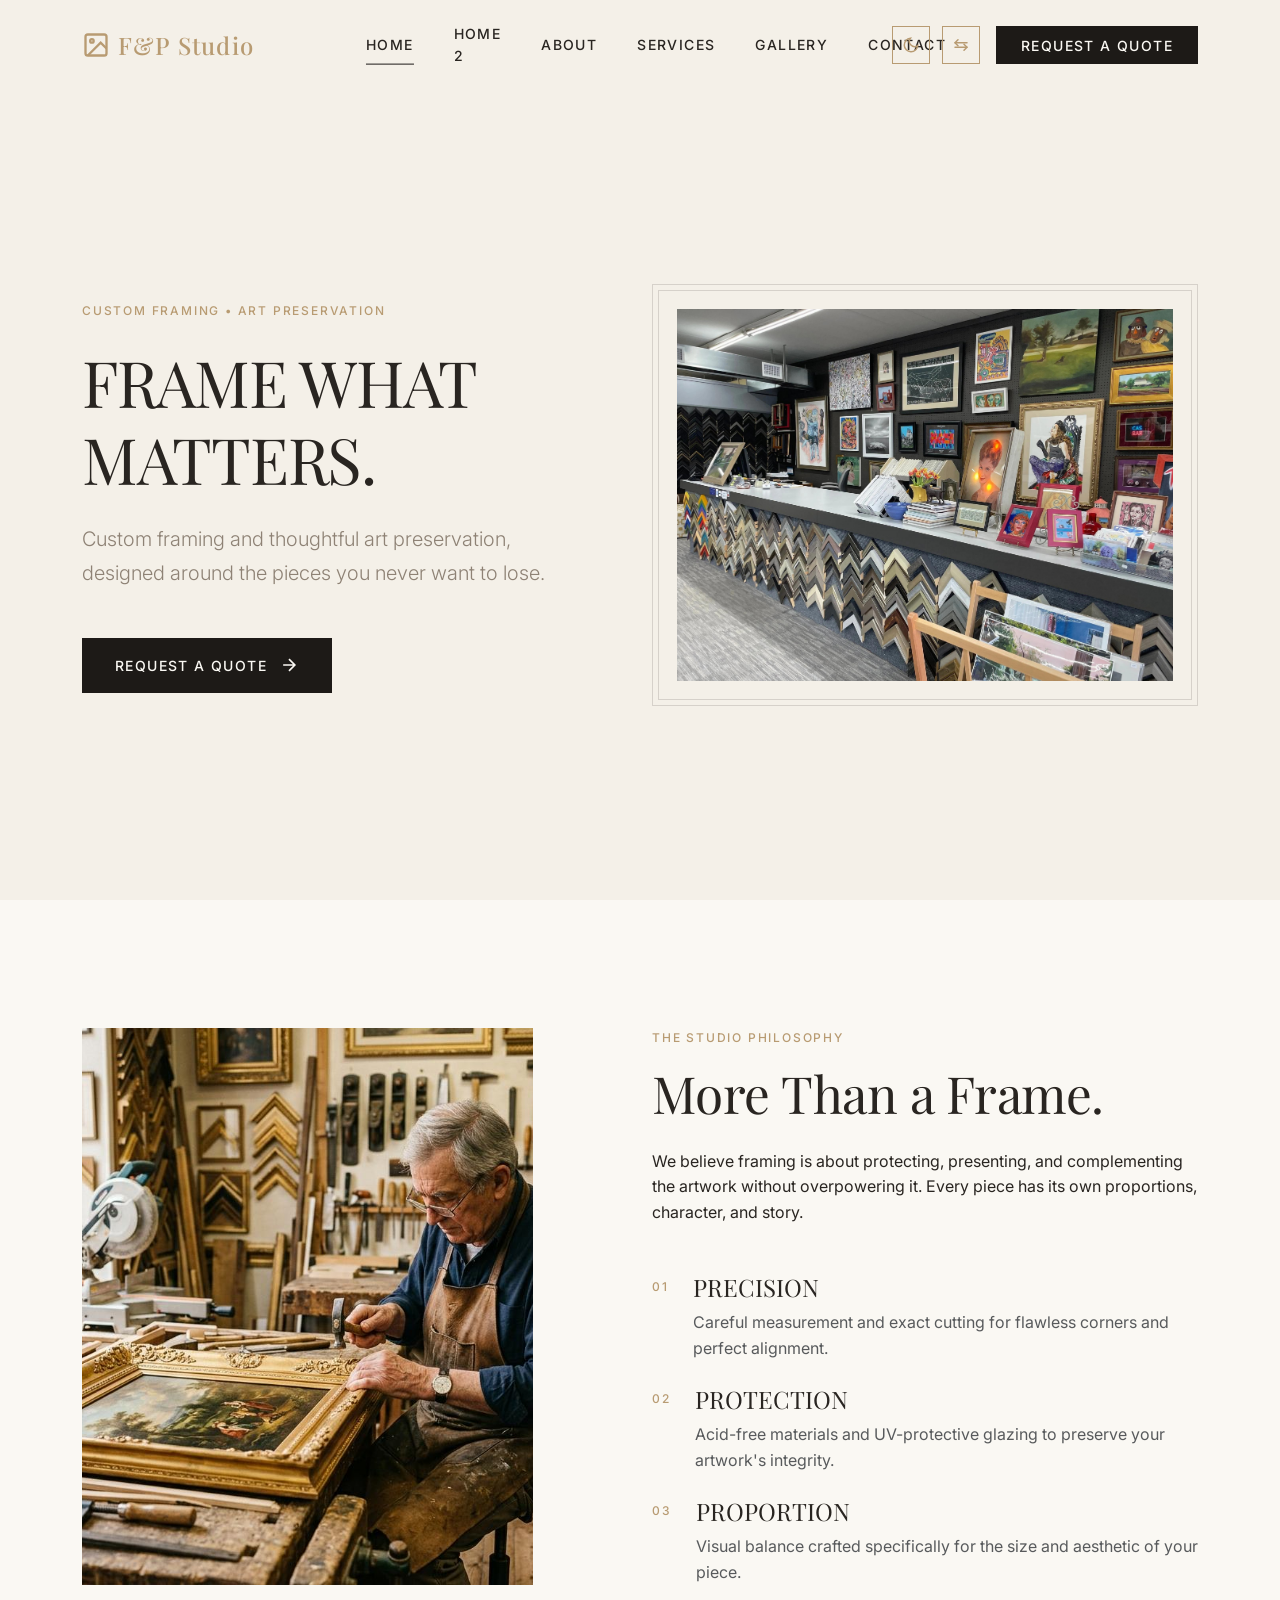
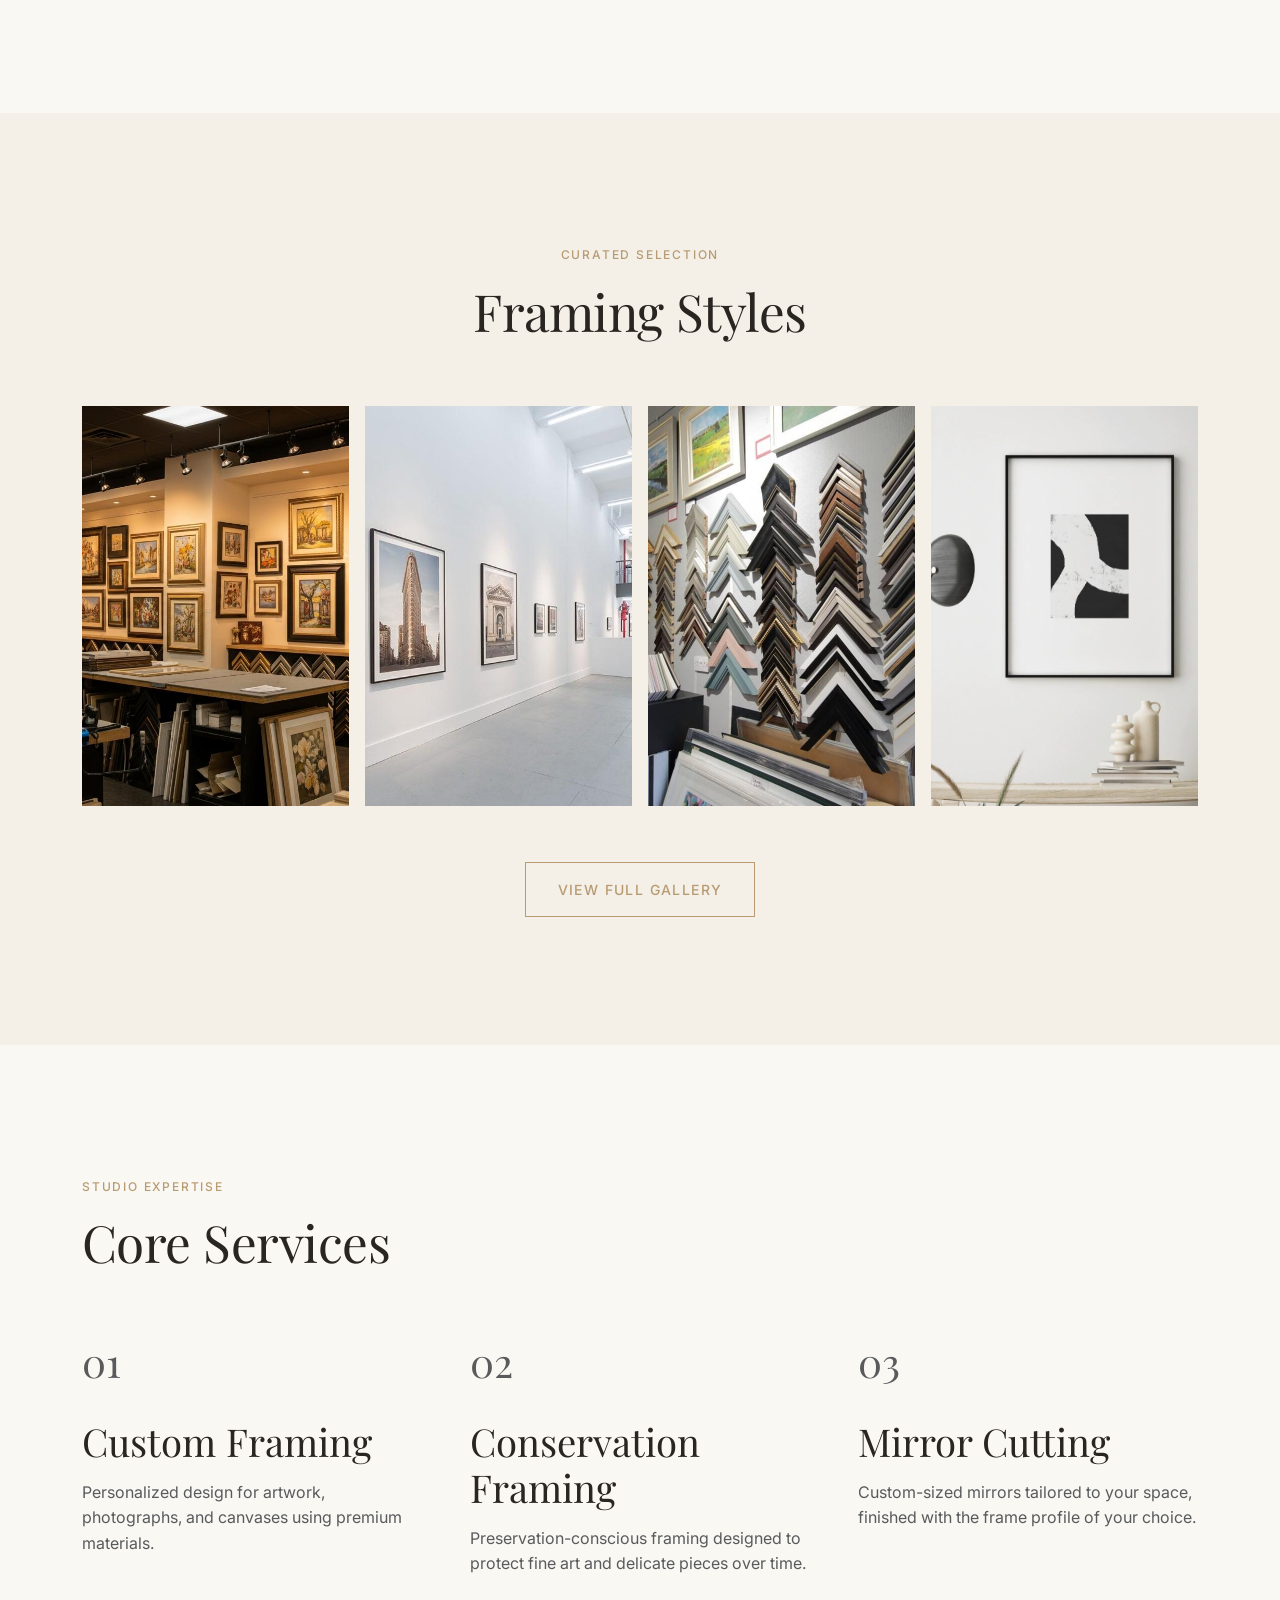
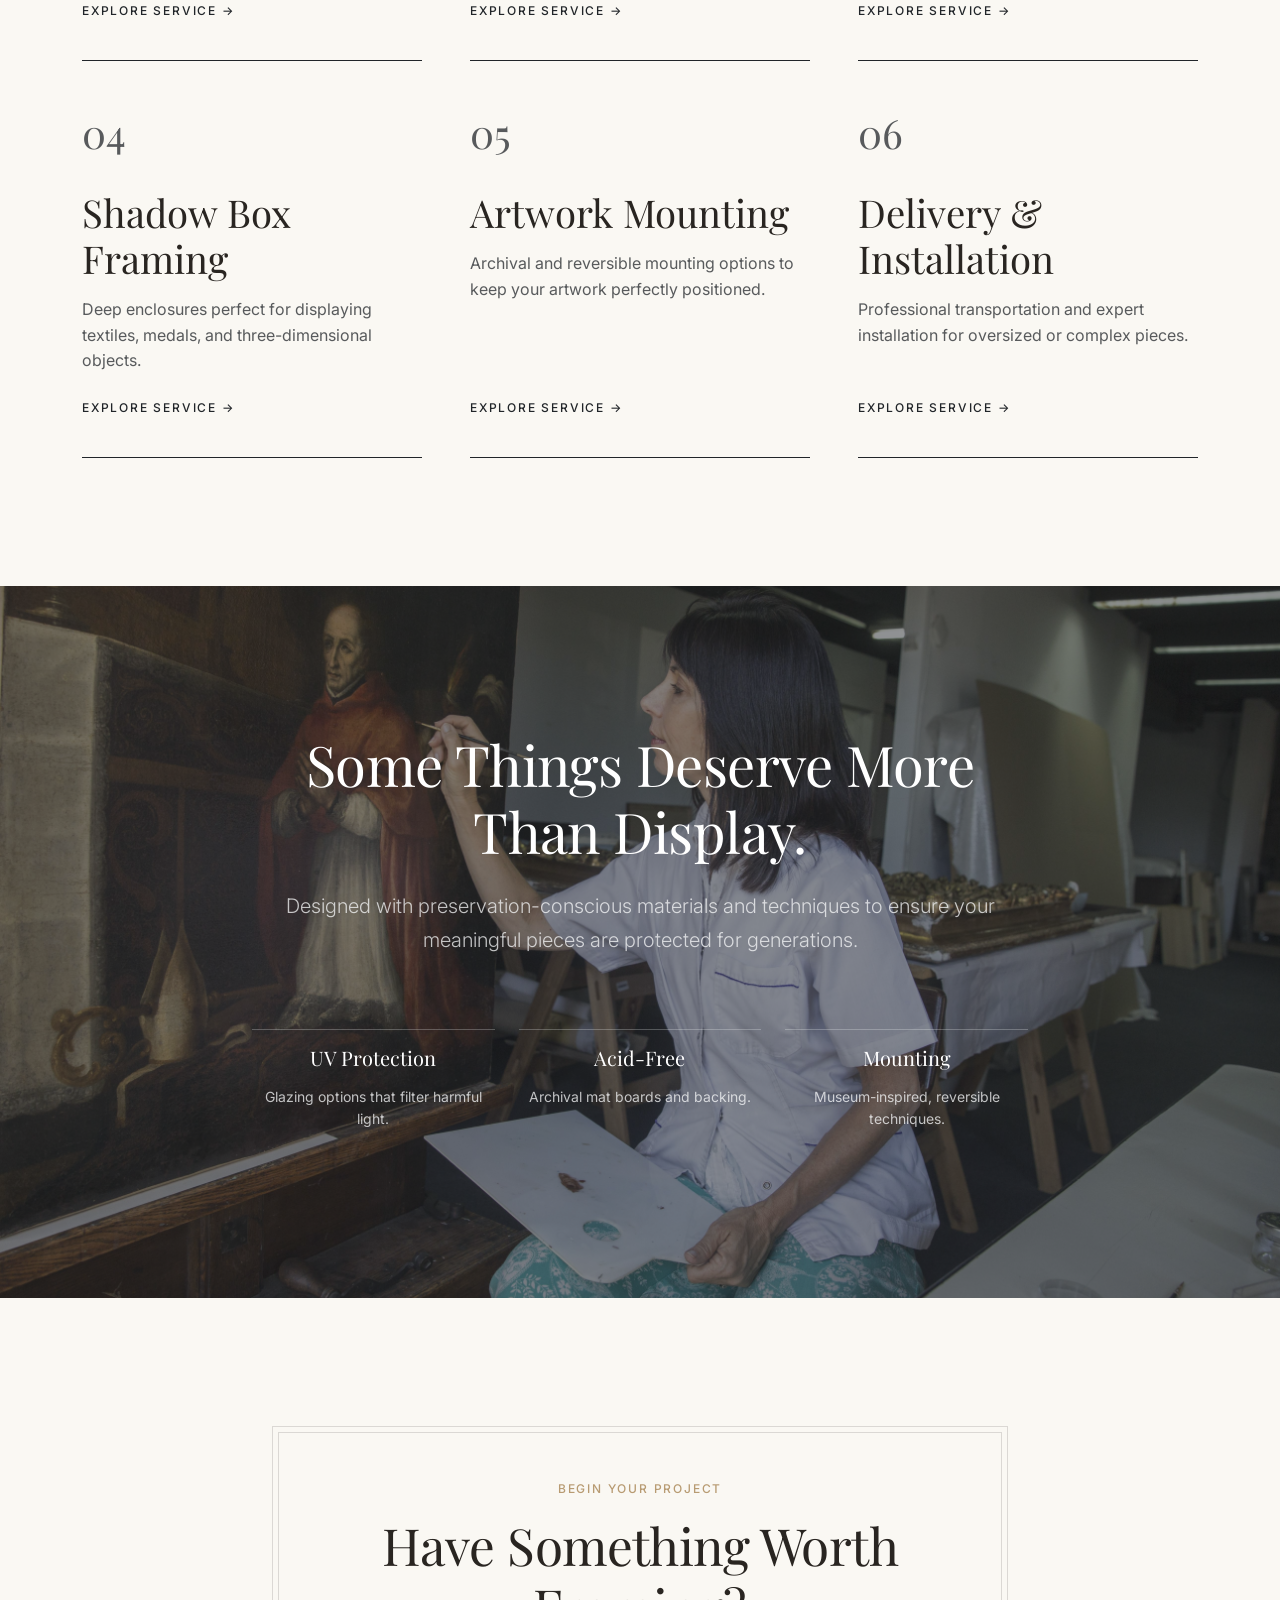
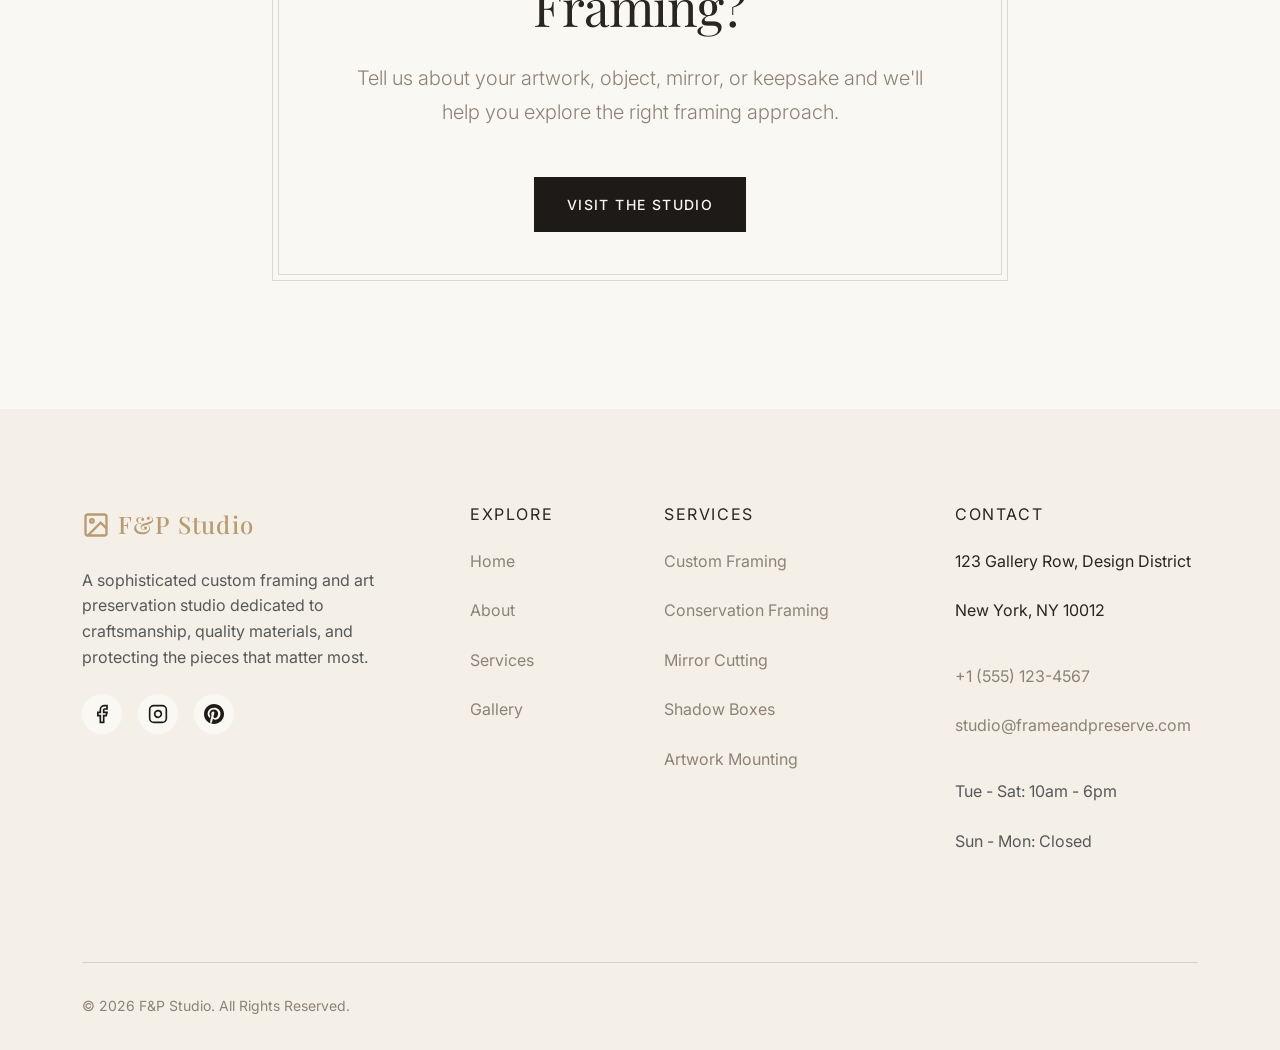
==== commit 6b72a8b9: "changes" ====
--- a/index.html
+++ b/index.html
@@ -364,7 +364,7 @@
         <!-- ==========================================
              SECTION 6 - REQUEST A QUOTE CTA
              ========================================== -->
-        <section class="section-padding bg-surface text-center">
+        <section class="section-padding  text-center">
             <div class="container">
                 <div class="row justify-content-center">
                     <div class="col-lg-8">
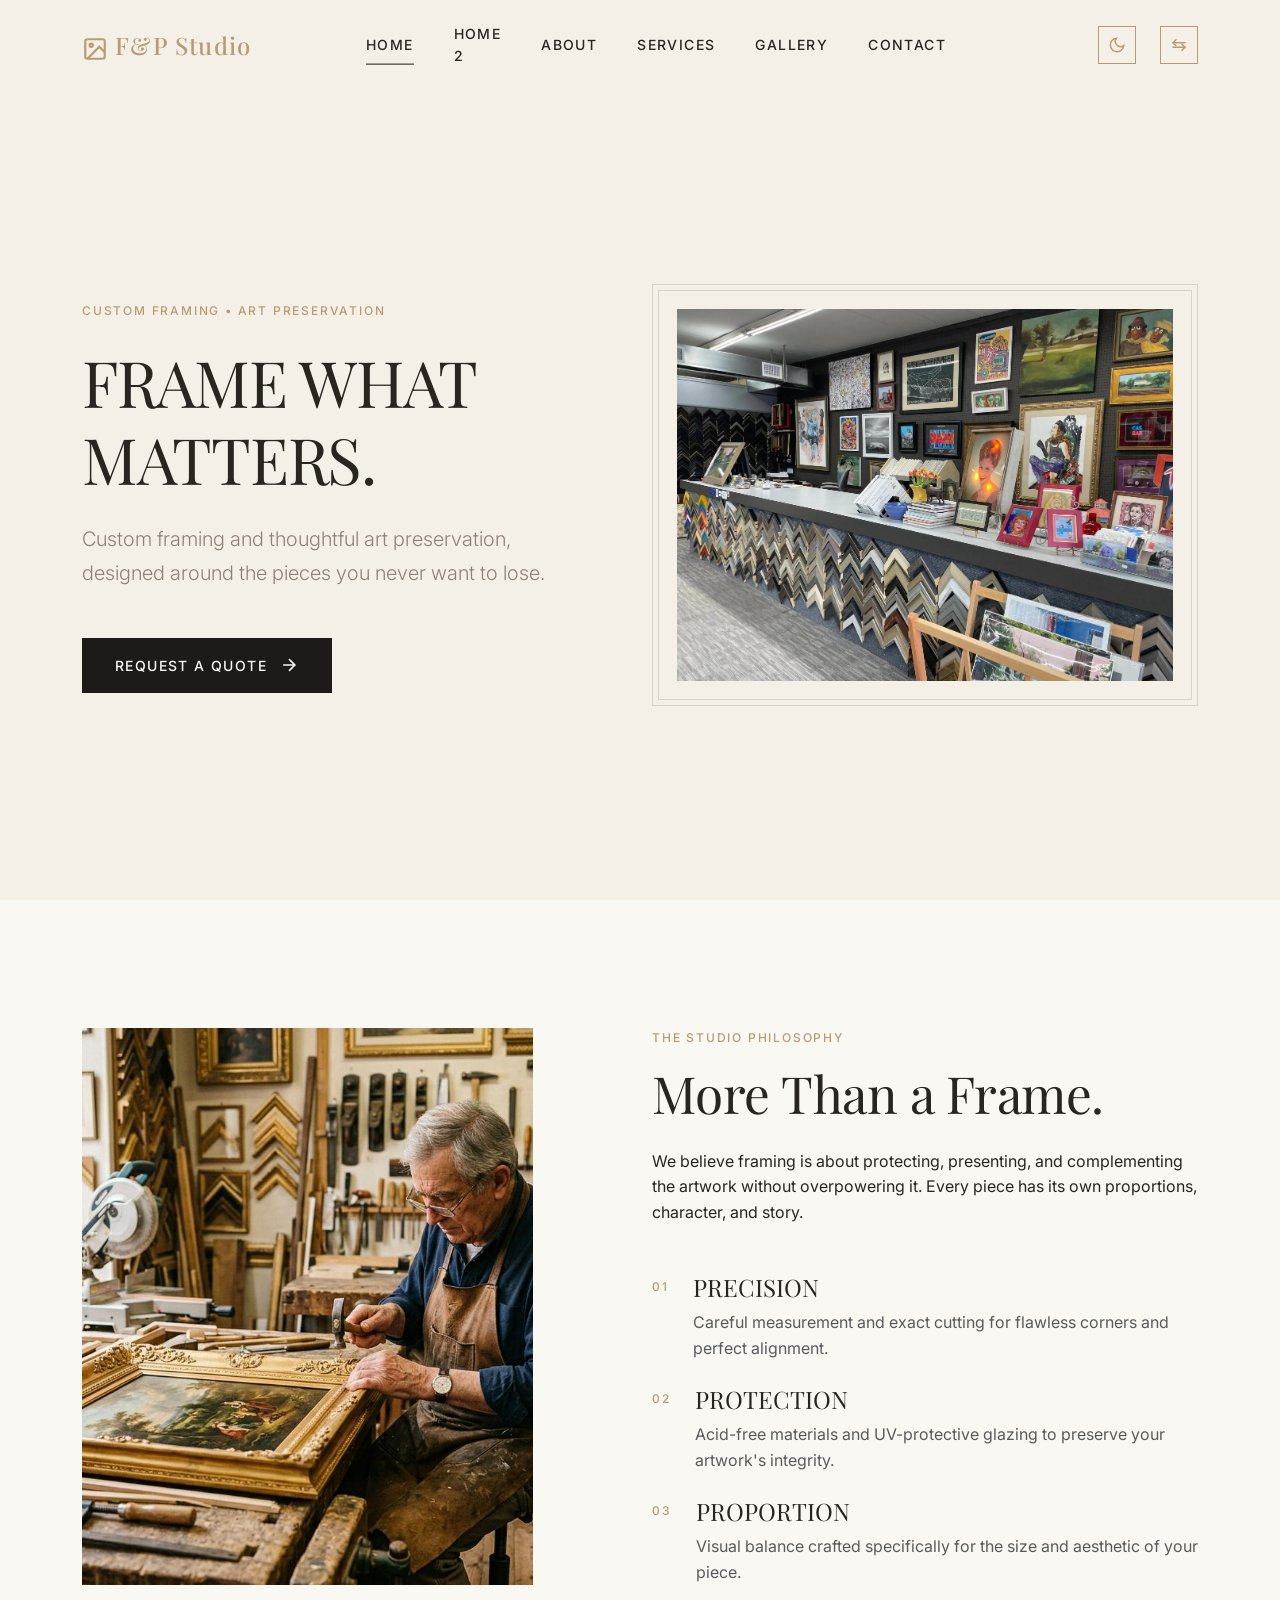
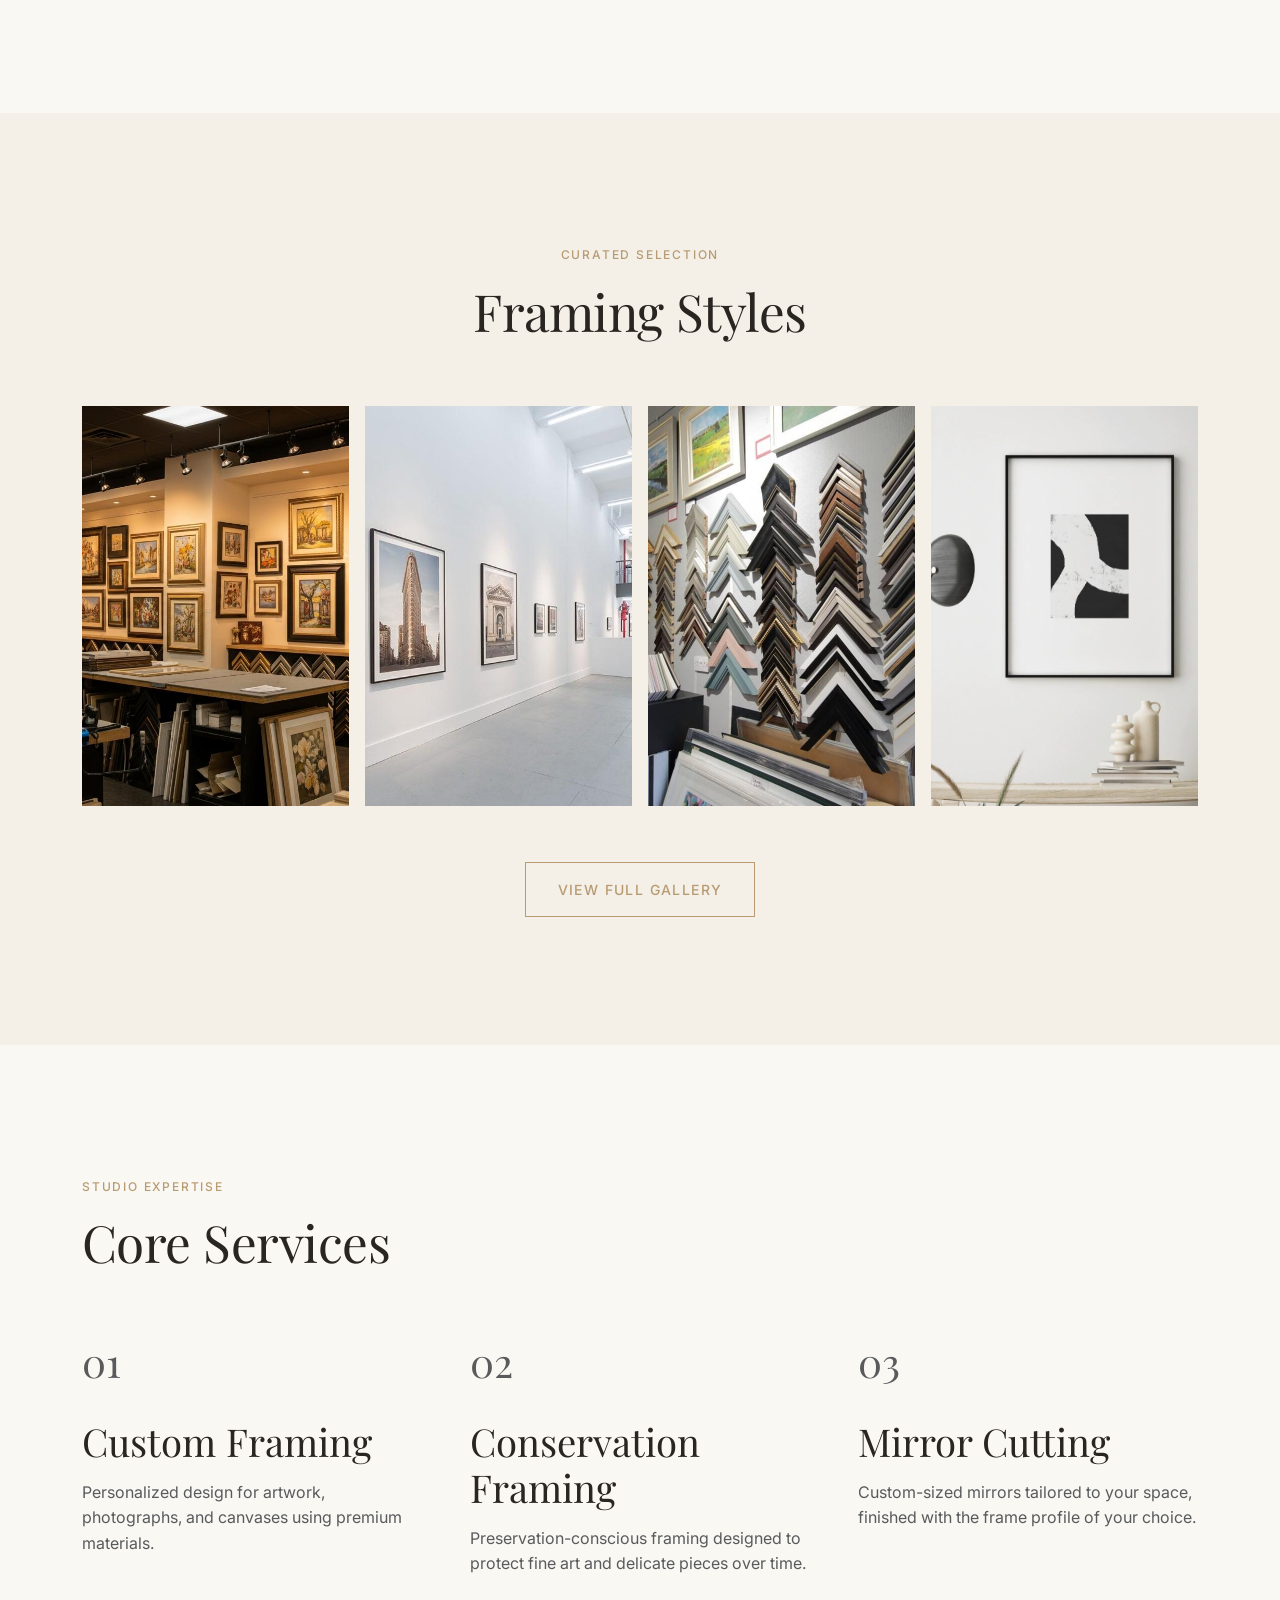
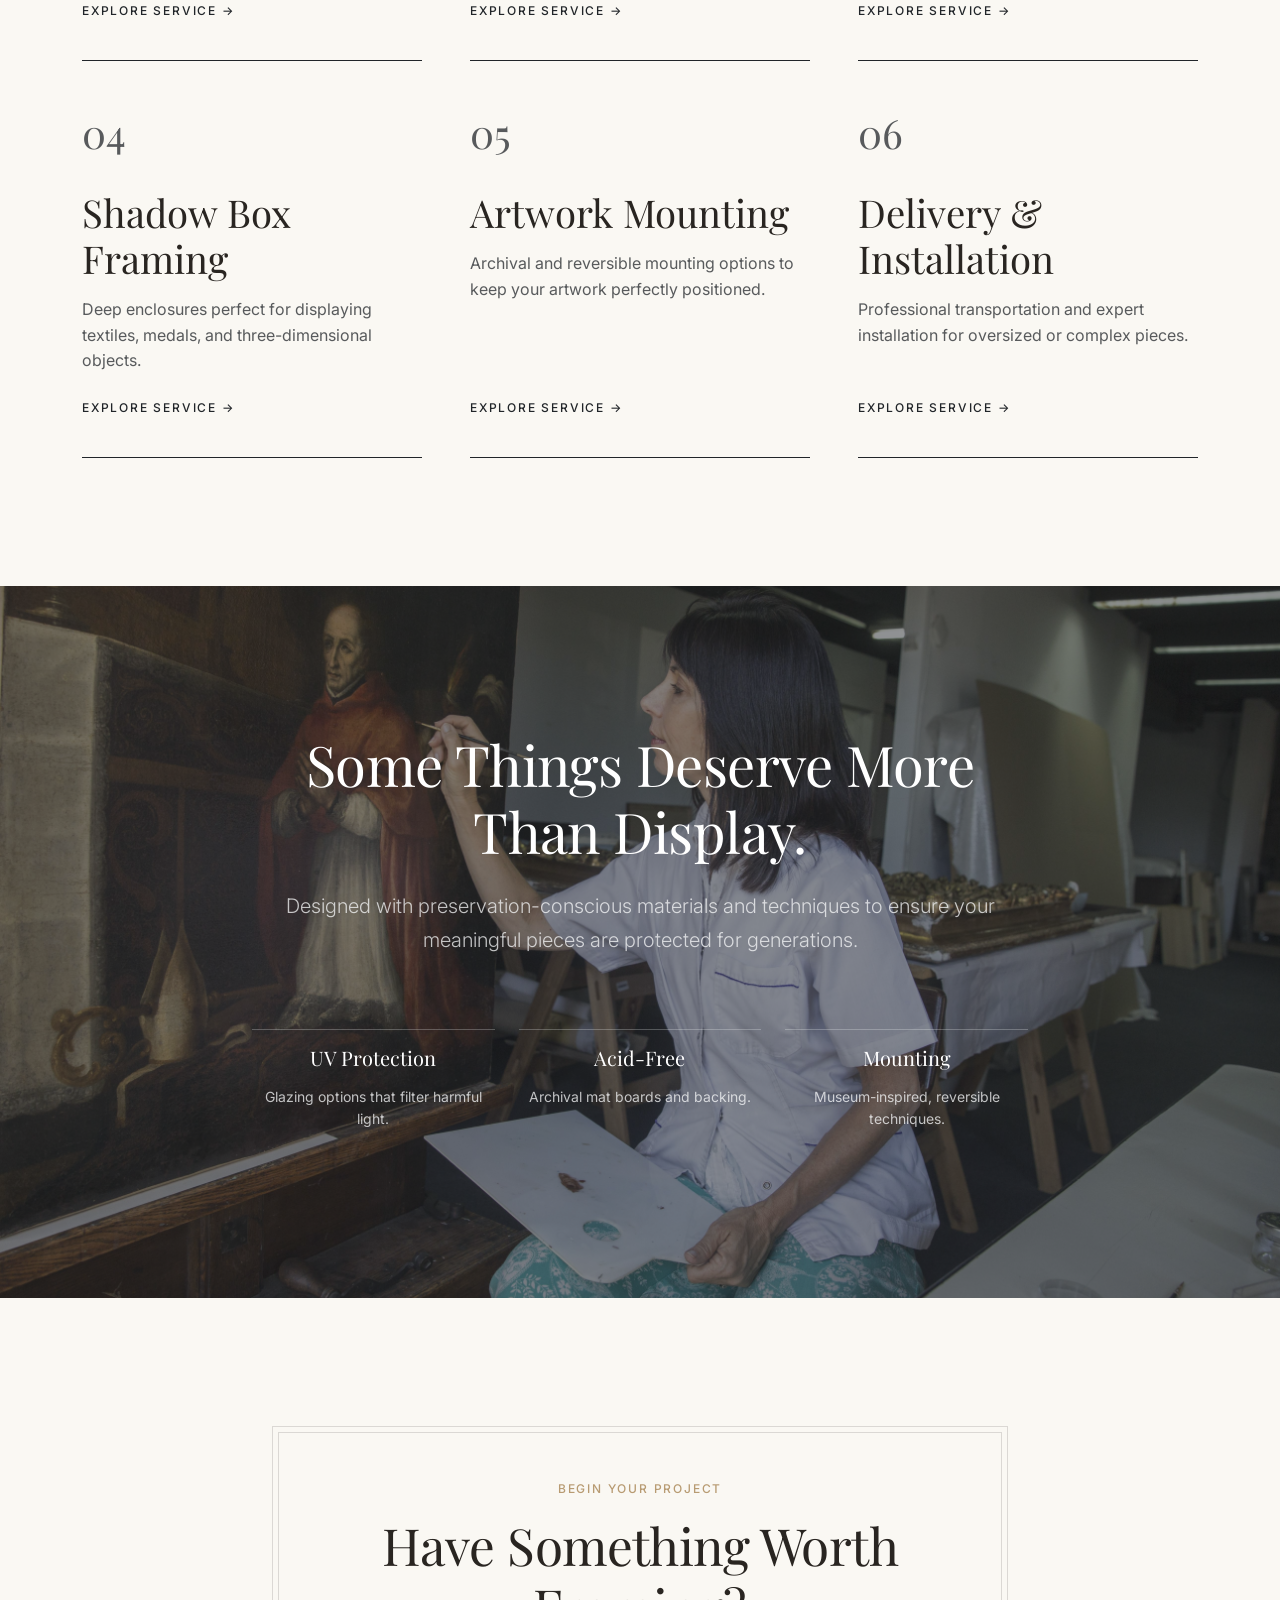
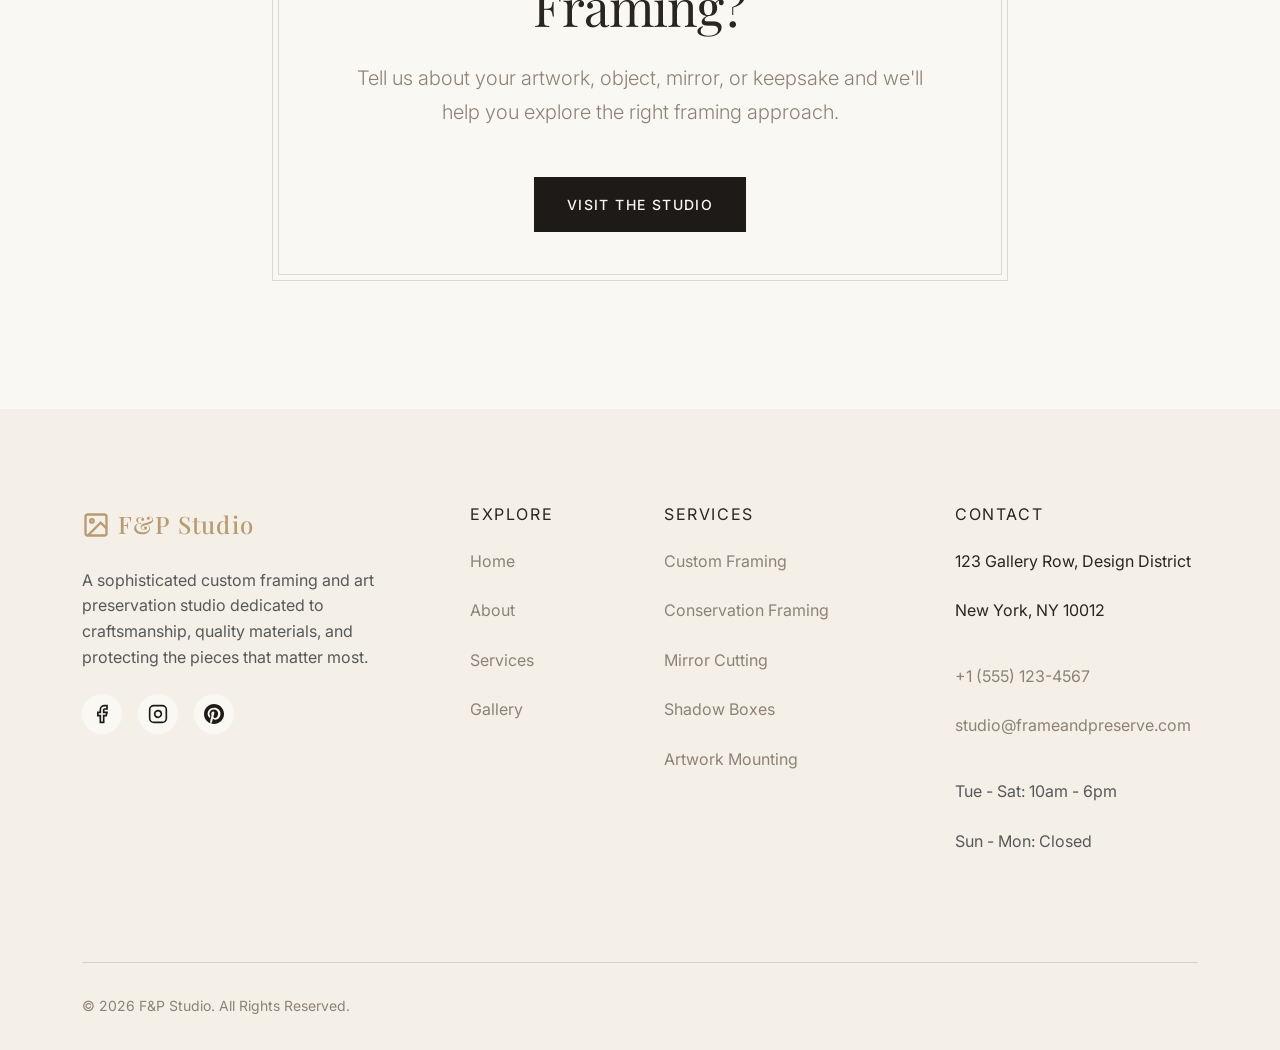
==== commit eb80f9ad: "corrections" ====
--- a/index.html
+++ b/index.html
@@ -1,480 +1,482 @@
-<!DOCTYPE html>
-<html lang="en" dir="ltr">
-
-<head>
-    <meta charset="UTF-8">
-    <meta name="viewport" content="width=device-width, initial-scale=1.0">
-    <title>Custom Picture Framing & Art Preservation | Frame & Preserve</title>
-    <meta name="description"
-        content="Premium custom framing and art preservation studio. We protect, present, and complement your artwork with museum-quality care and craftsmanship.">
-
-    <!-- Open Graph Metadata -->
-    <meta property="og:title" content="Custom Picture Framing & Art Preservation">
-    <meta property="og:description" content="Premium custom framing and art preservation studio.">
-    <meta property="og:type" content="website">
-
-    <!-- Google Fonts -->
-    <link rel="preconnect" href="https://fonts.googleapis.com">
-    <link rel="preconnect" href="https://fonts.gstatic.com" crossorigin>
-    <link
-        href="https://fonts.googleapis.com/css2?family=Inter:wght@300;400;500&family=Playfair+Display:ital,wght@0,400;0,500;0,600;1,400&display=swap"
-        rel="stylesheet">
-
-    <!-- Bootstrap 5 Grid & Utilities -->
-    <link href="https://cdn.jsdelivr.net/npm/bootstrap@5.3.0/dist/css/bootstrap.min.css" rel="stylesheet">
-
-    <!-- Custom CSS -->
-    <link rel="stylesheet" href="assets/css/style.css">
-
-    <link rel="stylesheet" href="assets/css/dark-mode.css" id="theme-css">
-    <link rel="stylesheet" href="assets/css/rtl.css" id="rtl-css" disabled>
-    <style>
-        .service-home a:hover {
-            color: var(--secondary-color) !important;
-        }
-    </style>
-</head>
-
-<body>
-
-    <!-- ==========================================
-         GLOBAL HEADER
-         ========================================== -->
-    <header class="site-header" id="header">
-        <div class="container header-container">
-            <a href="index.html" class="logo d-flex align-items-center" style="gap:8px;">
-                <svg width="28" height="28" viewBox="0 0 24 24" fill="none" stroke="currentColor" stroke-width="2">
-                    <rect x="3" y="3" width="18" height="18" rx="2" ry="2" />
-                    <circle cx="8.5" cy="8.5" r="1.5" />
-                    <polyline points="21 15 16 10 5 21" />
-                </svg>
-                F&P Studio
-            </a>
-
-            <nav class="main-nav">
-                <ul class="nav-links">
-                    <li><a href="index.html" class="nav-link">Home</a></li>
-                    <li><a href="home-2.html" class="nav-link">Home 2</a></li>
-                    <li><a href="about.html" class="nav-link">About</a></li>
-                    <li><a href="services.html" class="nav-link">Services</a></li>
-                    <li><a href="gallery.html" class="nav-link">Gallery</a></li>
-                    <li><a href="contact.html" class="nav-link">Contact</a></li>
-
-                </ul>
-            </nav>
-
-            <div class="header-actions d-flex align-items-center gap-2">
-                <button class="btn btn-outline-dark theme-toggle ms-2" aria-label="Toggle Theme" title="Toggle Theme">
-                    <svg width="18" height="18" viewBox="0 0 24 24" fill="none" stroke="currentColor" stroke-width="2">
-                        <path d="M21 12.79A9 9 0 1 1 11.21 3 7 7 0 0 0 21 12.79z"></path>
-                    </svg>
-                </button>
-                <button class="btn btn-outline-dark rtl-toggle ms-1" aria-label="Toggle RTL" title="Toggle RTL">
-                    <svg width="18" height="18" viewBox="0 0 24 24" fill="none" stroke="currentColor" stroke-width="2"
-                        stroke-linecap="round" stroke-linejoin="round">
-                        <polyline points="8 5 4 9 8 13" />
-                        <line x1="4" y1="9" x2="20" y2="9" />
-                        <polyline points="16 11 20 15 16 19" />
-                        <line x1="20" y1="15" x2="4" y2="15" />
-                    </svg>
-                </button>
-                <a href="quote.html" class="btn btn-primary btn-sm d-none d-lg-block ms-2 ">Request a
-                    Quote</a>
-                <button class="menu-toggle ms-2" aria-label="Toggle Navigation">
-                    <span class="menu-icon"></span>
-                </button>
-            </div>
-        </div>
-    </header>
-
-    <main>
-        <!-- ==========================================
-             SECTION 1 - HERO
-             ========================================== -->
-        <section class="hero bg-surface">
-            <div class="container h-100">
-                <div class="row h-100 align-items-center">
-                    <div class="col-lg-6 pe-lg-5 text-center text-lg-start">
-                        <span class="eyebrow mb-4">Custom Framing &bull; Art Preservation</span>
-                        <h1 class="mb-4">FRAME WHAT MATTERS.</h1>
-                        <p class="lead mb-5">Custom framing and thoughtful art preservation, designed around the pieces
-                            you never want to lose.</p>
-                        <div class="d-flex flex-wrap gap-3 justify-content-center justify-content-lg-start">
-                            <a href="contact.html" class="btn btn-primary">
-                                Request a Quote
-                                <svg class="btn-arrow" width="20" height="20" viewBox="0 0 24 24" fill="none"
-                                    stroke="currentColor" stroke-width="2">
-                                    <path d="M5 12h14M12 5l7 7-7 7" />
-                                </svg>
-                            </a>
-
-                        </div>
-                    </div>
-                    <div class="col-lg-6 mt-5 mt-lg-0 position-relative">
-                        <div class="frame-border p-4">
-                            <img src="assets/images/home1-hero.jpg" alt="Fine art hanging in a sophisticated interior"
-                                class="img-fluid" loading="lazy">
-                        </div>
-                    </div>
-                </div>
-            </div>
-        </section>
-
-        <!-- ==========================================
-             SECTION 2 - THE CRAFT BEHIND THE FRAME
-             ========================================== -->
-        <section class="section-padding">
-            <div class="container">
-                <div class="row align-items-stretch">
-                    <div class="col-lg-5 order-2 order-lg-1 mt-5 mt-lg-0 d-flex">
-                        <img src="assets/images/work.jpg" alt="Artisan working with a frame"
-                            class="img-fluid w-100 h-100 object-fit-cover" loading="lazy">
-                    </div>
-                    <div class="col-lg-6 offset-lg-1 order-1 order-lg-2 d-flex flex-column justify-content-center">
-                        <span class="eyebrow">The Studio Philosophy</span>
-                        <h2 class="mb-4">More Than a Frame.</h2>
-                        <p class="mb-5">We believe framing is about protecting, presenting, and complementing the
-                            artwork without overpowering it. Every piece has its own proportions, character, and story.
-                        </p>
-
-                        <div class="d-flex flex-column gap-4">
-                            <div class="d-flex align-items-start">
-                                <span class="eyebrow me-4 mt-1">01</span>
-                                <div>
-                                    <h4 class="mb-2">PRECISION</h4>
-                                    <p class="text-muted mb-0">Careful measurement and exact cutting for flawless
-                                        corners and perfect alignment.</p>
-                                </div>
-                            </div>
-                            <div class="d-flex align-items-start">
-                                <span class="eyebrow me-4 mt-1">02</span>
-                                <div>
-                                    <h4 class="mb-2">PROTECTION</h4>
-                                    <p class="text-muted mb-0">Acid-free materials and UV-protective glazing to preserve
-                                        your artwork's integrity.</p>
-                                </div>
-                            </div>
-                            <div class="d-flex align-items-start">
-                                <span class="eyebrow me-4 mt-1">03</span>
-                                <div>
-                                    <h4 class="mb-2">PROPORTION</h4>
-                                    <p class="text-muted mb-0">Visual balance crafted specifically for the size and
-                                        aesthetic of your piece.</p>
-                                </div>
-                            </div>
-                        </div>
-                    </div>
-                </div>
-            </div>
-        </section>
-
-        <!-- ==========================================
-             SECTION 3 - FRAMING STYLE GALLERY
-             ========================================== -->
-        <section class="section-padding bg-surface">
-            <div class="container">
-                <div class="section-header text-center mx-auto">
-                    <span class="eyebrow">Curated Selection</span>
-                    <h2>Framing Styles</h2>
-                </div>
-
-                <div class="row g-3 flex-nowrap overflow-auto pb-2 d-none d-lg-flex">
-                    <!-- Image 1 -->
-                    <div class="gallery-item col-lg-3">
-                        <img src="assets/images/img1.jpg" alt="Classic Wood Frame" loading="lazy"
-                            style="height: 400px; width: 100%; object-fit: cover;">
-                        <div class="gallery-overlay">
-                            <h3>Classic Wood</h3>
-                            <p>Timeless natural finishes</p>
-                        </div>
-                    </div>
-                    <!-- Image 2 -->
-                    <div class="gallery-item col-lg-3">
-                        <img src="assets/images/img2.jpg" alt="Gallery White" loading="lazy"
-                            style="height: 400px; width: 100%; object-fit: cover;">
-                        <div class="gallery-overlay">
-                            <h3>Gallery White</h3>
-                            <p>Minimalist presentation</p>
-                        </div>
-                    </div>
-                    <!-- Image 3 -->
-                    <div class="gallery-item col-lg-3">
-                        <img src="assets/images/img3.jpg" alt="Deep Shadow Boxes" loading="lazy"
-                            style="height: 400px; width: 100%; object-fit: cover;">
-                        <div class="gallery-overlay">
-                            <h3>Shadow Boxes</h3>
-                            <p>For objects &amp; memorabilia</p>
-                        </div>
-                    </div>
-                    <!-- Image 4 -->
-                    <div class="gallery-item col-lg-3">
-                        <img src="assets/images/img4.jpg" alt="Contemporary Minimal" loading="lazy"
-                            style="height: 400px; width: 100%; object-fit: cover;">
-                        <div class="gallery-overlay">
-                            <h3>Contemporary Minimal</h3>
-                            <p>Sleek metal and thin profiles</p>
-                        </div>
-                    </div>
-                </div>
-                <!-- Mobile/tablet: 2-per-row grid -->
-                <div class="row g-3 d-lg-none">
-                    <div class="gallery-item col-6">
-                        <img src="assets/images/img1.jpg" alt="Classic Wood Frame" loading="lazy"
-                            style="height: 260px; width: 100%; object-fit: cover;">
-                        <div class="gallery-overlay">
-                            <h3>Classic Wood</h3>
-                        </div>
-                    </div>
-                    <div class="gallery-item col-6">
-                        <img src="assets/images/img2.jpg" alt="Gallery White" loading="lazy"
-                            style="height: 260px; width: 100%; object-fit: cover;">
-                        <div class="gallery-overlay">
-                            <h3>Gallery White</h3>
-                        </div>
-                    </div>
-                    <div class="gallery-item col-6">
-                        <img src="assets/images/img3.jpg" alt="Shadow Boxes" loading="lazy"
-                            style="height: 260px; width: 100%; object-fit: cover;">
-                        <div class="gallery-overlay">
-                            <h3>Shadow Boxes</h3>
-                        </div>
-                    </div>
-                    <div class="gallery-item col-6">
-                        <img src="assets/images/img4.jpg" alt="Contemporary Minimal" loading="lazy"
-                            style="height: 260px; width: 100%; object-fit: cover;">
-                        <div class="gallery-overlay">
-                            <h3>Contemporary Minimal</h3>
-                        </div>
-                    </div>
-                </div>
-
-                <div class="text-center mt-5">
-                    <a href="gallery.html" class="btn">View Full Gallery</a>
-                </div>
-            </div>
-        </section>
-
-        <!-- ==========================================
-             SECTION 4 - SERVICES
-             ========================================== -->
-        <section class="section-padding service-home">
-            <div class="container">
-                <div class="row mb-5">
-                    <div class="col-12 text-center text-lg-start">
-                        <span class="eyebrow">Studio Expertise</span>
-                        <h2>Core Services</h2>
-                    </div>
-                </div>
-
-                <div class="row g-5">
-                    <div class="col-md-6 col-lg-4 d-flex">
-                        <div class="border-bottom border-dark pb-4 w-100 d-flex flex-column">
-                            <span class="display-font fs-1 text-muted">01</span>
-                            <h3 class="mt-3 mb-3">Custom Framing</h3>
-                            <p class="text-muted mb-4 flex-grow-1">Personalized design for artwork, photographs, and
-                                canvases using premium materials.</p>
-                            <a href="services.html" class="eyebrow text-dark">Explore Service &rarr;</a>
-                        </div>
-                    </div>
-                    <div class="col-md-6 col-lg-4 d-flex">
-                        <div class="border-bottom border-dark pb-4 w-100 d-flex flex-column">
-                            <span class="display-font fs-1 text-muted">02</span>
-                            <h3 class="mt-3 mb-3">Conservation Framing</h3>
-                            <p class="text-muted mb-4 flex-grow-1">Preservation-conscious framing designed to protect
-                                fine art and delicate pieces over time.</p>
-                            <a href="services.html" class="eyebrow text-dark">Explore Service &rarr;</a>
-                        </div>
-                    </div>
-                    <div class="col-md-6 col-lg-4 d-flex">
-                        <div class="border-bottom border-dark pb-4 w-100 d-flex flex-column">
-                            <span class="display-font fs-1 text-muted">03</span>
-                            <h3 class="mt-3 mb-3">Mirror Cutting</h3>
-                            <p class="text-muted mb-4 flex-grow-1">Custom-sized mirrors tailored to your space, finished
-                                with the frame profile of your choice.</p>
-                            <a href="services.html" class="eyebrow text-dark">Explore Service &rarr;</a>
-                        </div>
-                    </div>
-                    <div class="col-md-6 col-lg-4 d-flex">
-                        <div class="border-bottom border-dark pb-4 w-100 d-flex flex-column">
-                            <span class="display-font fs-1 text-muted">04</span>
-                            <h3 class="mt-3 mb-3">Shadow Box Framing</h3>
-                            <p class="text-muted mb-4 flex-grow-1">Deep enclosures perfect for displaying textiles,
-                                medals, and three-dimensional objects.</p>
-                            <a href="services.html" class="eyebrow text-dark">Explore Service &rarr;</a>
-                        </div>
-                    </div>
-                    <div class="col-md-6 col-lg-4 d-flex">
-                        <div class="border-bottom border-dark pb-4 w-100 d-flex flex-column">
-                            <span class="display-font fs-1 text-muted">05</span>
-                            <h3 class="mt-3 mb-3">Artwork Mounting</h3>
-                            <p class="text-muted mb-4 flex-grow-1">Archival and reversible mounting options to keep your
-                                artwork perfectly positioned.</p>
-                            <a href="services.html" class="eyebrow text-dark">Explore Service &rarr;</a>
-                        </div>
-                    </div>
-                    <div class="col-md-6 col-lg-4 d-flex">
-                        <div class="border-bottom border-dark pb-4 w-100 d-flex flex-column">
-                            <span class="display-font fs-1 text-muted">06</span>
-                            <h3 class="mt-3 mb-3">Delivery & Installation</h3>
-                            <p class="text-muted mb-4 flex-grow-1">Professional transportation and expert installation
-                                for oversized or complex pieces.</p>
-                            <a href="services.html" class="eyebrow text-dark">Explore Service &rarr;</a>
-                        </div>
-                    </div>
-                </div>
-            </div>
-        </section>
-
-        <!-- ==========================================
-             SECTION 5 - PRESERVE THE PIECES THAT MATTER
-             ========================================== -->
-        <section class="position-relative bg-dark text-white overflow-hidden py-5">
-            <!-- Full width background image with overlay -->
-            <div class="position-absolute inset-0 w-100 h-100" style="z-index: 0; top: 0; left: 0;">
-                <img src="assets/images/preservation.jpg" alt="Art preservation process"
-                    class="w-100 h-100 object-fit-cover opacity-50" style="object-fit: cover; opacity: 0.3;">
-            </div>
-
-            <div class="container position-relative py-5" style="z-index: 1;">
-                <div class="row align-items-center min-vh-50 py-5">
-                    <div class="col-12 text-center mx-auto" style="max-width: 800px;">
-                        <h2 class="display-4 mb-4 text-white">Some Things Deserve More Than Display.</h2>
-                        <p class="lead mb-5 text-light opacity-75">Designed with preservation-conscious materials and
-                            techniques to ensure your meaningful pieces are protected for generations.</p>
-
-                        <div class="row g-4 mt-2">
-                            <div class="col-sm-4">
-                                <h5 class="text-white border-top pt-3 border-light border-opacity-25">UV Protection</h5>
-                                <p class="small text-light opacity-75">Glazing options that filter harmful light.</p>
-                            </div>
-                            <div class="col-sm-4">
-                                <h5 class="text-white border-top pt-3 border-light border-opacity-25">Acid-Free</h5>
-                                <p class="small text-light opacity-75">Archival mat boards and backing.</p>
-                            </div>
-                            <div class="col-sm-4">
-                                <h5 class="text-white border-top pt-3 border-light border-opacity-25">Mounting</h5>
-                                <p class="small text-light opacity-75">Museum-inspired, reversible techniques.</p>
-                            </div>
-                        </div>
-                    </div>
-                </div>
-            </div>
-        </section>
-
-        <!-- ==========================================
-             SECTION 6 - REQUEST A QUOTE CTA
-             ========================================== -->
-        <section class="section-padding  text-center">
-            <div class="container">
-                <div class="row justify-content-center">
-                    <div class="col-lg-8">
-                        <div class="frame-border p-5">
-                            <span class="eyebrow mb-3">Begin Your Project</span>
-                            <h2 class="mb-4">Have Something Worth Framing?</h2>
-                            <p class="lead mb-5 mx-auto" style="max-width: 600px;">Tell us about your artwork, object,
-                                mirror, or keepsake and we'll help you explore the right framing approach.</p>
-
-                            <div class="d-flex flex-wrap justify-content-center gap-3">
-                                <a href="contact.html#location" class="btn btn-primary">
-                                    Visit the Studio
-                                </a>
-
-                            </div>
-                        </div>
-                    </div>
-                </div>
-            </div>
-        </section>
-
-    </main>
-
-
-
-    <!-- ==========================================
-         GLOBAL FOOTER
-         ========================================== -->
-    <footer class="site-footer">
-        <div class="container">
-            <div class="row g-5 footer-row">
-                <!-- Column 1 -->
-                <div class="col-lg-4 col-md-6 col-12 pe-lg-4 footer-col">
-                    <a href="index.html" class="logo footer-logo d-flex align-items-center" style="gap:8px;">
-                        <svg width="28" height="28" viewBox="0 0 24 24" fill="none" stroke="currentColor"
-                            stroke-width="2">
-                            <rect x="3" y="3" width="18" height="18" rx="2" ry="2" />
-                            <circle cx="8.5" cy="8.5" r="1.5" />
-                            <polyline points="21 15 16 10 5 21" />
-                        </svg>
-                        F&P Studio</a>
-                    <p class="text-muted">A sophisticated custom framing and art preservation studio dedicated to
-                        craftsmanship, quality materials, and protecting the pieces that matter most.</p>
-                    <div class="d-flex gap-3 mt-4 footer-socials">
-                        <a href="#" aria-label="Facebook"><svg width="20" height="20" viewBox="0 0 24 24" fill="none"
-                                stroke="currentColor" stroke-width="2">
-                                <path d="M18 2h-3a5 5 0 0 0-5 5v3H7v4h3v8h4v-8h3l1-4h-4V7a1 1 0 0 1 1-1h3z"></path>
-                            </svg></a>
-                        <a href="#" aria-label="Instagram"><svg width="20" height="20" viewBox="0 0 24 24" fill="none"
-                                stroke="currentColor" stroke-width="2">
-                                <rect x="2" y="2" width="20" height="20" rx="5" ry="5"></rect>
-                                <path d="M16 11.37A4 4 0 1 1 12.63 8 4 4 0 0 1 16 11.37z"></path>
-                                <line x1="17.5" y1="6.5" x2="17.51" y2="6.5"></line>
-                            </svg></a>
-                        <a href="#" aria-label="Pinterest"><svg width="20" height="20" viewBox="0 0 24 24"
-                                fill="currentColor">
-                                <path
-                                    d="M12.017 0C5.396 0 .029 5.367.029 11.987c0 5.079 3.158 9.417 7.618 11.162-.105-.949-.199-2.403.041-3.439.219-.937 1.406-5.957 1.406-5.957s-.359-.72-.359-1.781c0-1.663.967-2.911 2.168-2.911 1.024 0 1.518.769 1.518 1.688 0 1.029-.653 2.567-.992 3.992-.285 1.193.6 2.165 1.775 2.165 2.128 0 3.768-2.245 3.768-5.487 0-2.861-2.063-4.869-5.008-4.869-3.41 0-5.409 2.562-5.409 5.199 0 1.033.394 2.143.889 2.741.099.12.112.225.085.345-.09.375-.293 1.199-.334 1.363-.053.225-.172.271-.401.165-1.495-.69-2.433-2.878-2.433-4.646 0-3.776 2.748-7.252 7.951-7.252 4.168 0 7.41 2.967 7.41 6.923 0 4.135-2.607 7.462-6.233 7.462-1.214 0-2.354-.629-2.758-1.379l-.749 2.848c-.269 1.045-1.004 2.352-1.498 3.146 1.123.345 2.306.535 3.55.535 6.607 0 11.985-5.365 11.985-11.987C23.97 5.366 18.622 0 12.016 0z" />
-                            </svg></a>
-                    </div>
-                </div>
-                <!-- Column 2 -->
-                <div class="col-lg-2 col-md-6 col-12 footer-col">
-                    <h4 class="footer-heading">Explore</h4>
-                    <ul class="footer-list">
-                        <li><a href="index.html">Home</a></li>
-                        <li><a href="about.html">About</a></li>
-                        <li><a href="services.html">Services</a></li>
-                        <li><a href="gallery.html">Gallery</a></li>
-                    </ul>
-                </div>
-                <!-- Column 3 -->
-                <div class="col-lg-3 col-md-6 col-12 footer-col">
-                    <h4 class="footer-heading">Services</h4>
-                    <ul class="footer-list">
-                        <li><a href="services.html">Custom Framing</a></li>
-                        <li><a href="services.html">Conservation Framing</a></li>
-                        <li><a href="services.html">Mirror Cutting</a></li>
-                        <li><a href="services.html">Shadow Boxes</a></li>
-                        <li><a href="services.html">Artwork Mounting</a></li>
-                    </ul>
-                </div>
-                <!-- Column 4 -->
-                <div class="col-lg-3 col-md-6 col-12 footer-col">
-                    <h4 class="footer-heading">Contact</h4>
-                    <ul class="footer-list">
-                        <li>123 Gallery Row, Design District</li>
-                        <li>New York, NY 10012</li>
-                        <li class="mt-3"><a href="tel:#">+1 (555) 123-4567</a></li>
-                        <li><a href="mailto:#">studio@frameandpreserve.com</a></li>
-                        <li class="mt-3 text-muted">Tue - Sat: 10am - 6pm</li>
-                        <li class="text-muted">Sun - Mon: Closed</li>
-                    </ul>
-                </div>
-            </div>
-            <div class="footer-bottom">
-                <div>&copy; 2026 F&P Studio. All Rights Reserved.</div>
-            </div>
-        </div>
-    </footer>
-
-    <script src="https://cdn.jsdelivr.net/npm/bootstrap@5.3.0/dist/js/bootstrap.bundle.min.js"></script>
-    <script src="assets/js/main.js"></script>
-
-    <!-- Scroll Top Button -->
-    <button class="scroll-top" id="scrollTopBtn" aria-label="Scroll to top">
-        <svg width="24" height="24" viewBox="0 0 24 24" fill="none" stroke="currentColor" stroke-width="2">
-            <path d="M18 15l-6-6-6 6" />
-        </svg>
-    </button>
-</body>
-
+<!DOCTYPE html>
+<html lang="en" dir="ltr">
+
+<head>
+    <meta charset="UTF-8">
+    <meta name="viewport" content="width=device-width, initial-scale=1.0">
+    <title>Custom Picture Framing & Art Preservation | Frame & Preserve</title>
+    <meta name="description"
+        content="Premium custom framing and art preservation studio. We protect, present, and complement your artwork with museum-quality care and craftsmanship.">
+
+    <!-- Favicon -->
+    <link rel="icon" type="image/svg+xml" href="assets/images/favicon.svg">
+    <link rel="shortcut icon" type="image/svg+xml" href="assets/images/favicon.svg">
+
+    <!-- Open Graph Metadata -->
+    <meta property="og:title" content="Custom Picture Framing & Art Preservation">
+    <meta property="og:description" content="Premium custom framing and art preservation studio.">
+    <meta property="og:type" content="website">
+
+    <!-- Google Fonts -->
+    <link rel="preconnect" href="https://fonts.googleapis.com">
+    <link rel="preconnect" href="https://fonts.gstatic.com" crossorigin>
+    <link
+        href="https://fonts.googleapis.com/css2?family=Inter:wght@300;400;500&family=Playfair+Display:ital,wght@0,400;0,500;0,600;1,400&display=swap"
+        rel="stylesheet">
+
+    <!-- Bootstrap 5 Grid & Utilities -->
+    <link href="https://cdn.jsdelivr.net/npm/bootstrap@5.3.0/dist/css/bootstrap.min.css" rel="stylesheet">
+
+    <!-- Custom CSS -->
+    <link rel="stylesheet" href="assets/css/style.css">
+
+    <link rel="stylesheet" href="assets/css/dark-mode.css" id="theme-css">
+    <link rel="stylesheet" href="assets/css/rtl.css" id="rtl-css" disabled>
+    <style>
+        .service-home a:hover {
+            color: var(--secondary-color) !important;
+        }
+    </style>
+</head>
+
+<body>
+
+    <!-- ==========================================
+         GLOBAL HEADER
+         ========================================== -->
+    <header class="site-header" id="header">
+        <div class="container header-container">
+            <a href="index.html" class="logo">
+                <svg width="26" height="26" viewBox="0 0 24 24" fill="none" stroke="currentColor" stroke-width="2">
+                    <rect x="3" y="3" width="18" height="18" rx="2" ry="2" />
+                    <circle cx="8.5" cy="8.5" r="1.5" />
+                    <polyline points="21 15 16 10 5 21" />
+                </svg>
+                F&P Studio
+            </a>
+
+            <nav class="main-nav">
+                <ul class="nav-links">
+                    <li><a href="index.html" class="nav-link">Home</a></li>
+                    <li><a href="home-2.html" class="nav-link">Home 2</a></li>
+                    <li><a href="about.html" class="nav-link">About</a></li>
+                    <li><a href="services.html" class="nav-link">Services</a></li>
+                    <li><a href="gallery.html" class="nav-link">Gallery</a></li>
+                    <li><a href="contact.html" class="nav-link">Contact</a></li>
+                </ul>
+            </nav>
+
+            <div class="header-actions">
+                <button class="btn btn-outline-dark theme-toggle" aria-label="Toggle Theme" title="Toggle Theme">
+                    <svg width="18" height="18" viewBox="0 0 24 24" fill="none" stroke="currentColor" stroke-width="2">
+                        <path d="M21 12.79A9 9 0 1 1 11.21 3 7 7 0 0 0 21 12.79z"></path>
+                    </svg>
+                </button>
+                <button class="btn btn-outline-dark rtl-toggle" aria-label="Toggle RTL" title="Toggle RTL">
+                    <svg width="18" height="18" viewBox="0 0 24 24" fill="none" stroke="currentColor" stroke-width="2"
+                        stroke-linecap="round" stroke-linejoin="round">
+                        <polyline points="8 5 4 9 8 13" />
+                        <line x1="4" y1="9" x2="20" y2="9" />
+                        <polyline points="16 11 20 15 16 19" />
+                        <line x1="20" y1="15" x2="4" y2="15" />
+                    </svg>
+                </button>
+                <a href="quote.html" class="btn btn-primary btn-sm btn-quote-desktop">Request a Quote</a>
+                <button class="menu-toggle" aria-label="Toggle Navigation">
+                    <span class="menu-icon"></span>
+                </button>
+            </div>
+        </div>
+    </header>
+
+    <main>
+        <!-- ==========================================
+             SECTION 1 - HERO
+             ========================================== -->
+        <section class="hero bg-surface">
+            <div class="container h-100">
+                <div class="row h-100 align-items-center">
+                    <div class="col-lg-6 pe-lg-5 text-center text-lg-start">
+                        <span class="eyebrow mb-4">Custom Framing &bull; Art Preservation</span>
+                        <h1 class="mb-4">FRAME WHAT MATTERS.</h1>
+                        <p class="lead mb-5">Custom framing and thoughtful art preservation, designed around the pieces
+                            you never want to lose.</p>
+                        <div class="d-flex flex-wrap gap-3 justify-content-center justify-content-lg-start">
+                            <a href="contact.html" class="btn btn-primary">
+                                Request a Quote
+                                <svg class="btn-arrow" width="20" height="20" viewBox="0 0 24 24" fill="none"
+                                    stroke="currentColor" stroke-width="2">
+                                    <path d="M5 12h14M12 5l7 7-7 7" />
+                                </svg>
+                            </a>
+
+                        </div>
+                    </div>
+                    <div class="col-lg-6 mt-5 mt-lg-0 position-relative">
+                        <div class="frame-border p-4">
+                            <img src="assets/images/home1-hero.jpg" alt="Fine art hanging in a sophisticated interior"
+                                class="img-fluid" loading="lazy">
+                        </div>
+                    </div>
+                </div>
+            </div>
+        </section>
+
+        <!-- ==========================================
+             SECTION 2 - THE CRAFT BEHIND THE FRAME
+             ========================================== -->
+        <section class="section-padding">
+            <div class="container">
+                <div class="row align-items-stretch">
+                    <div class="col-lg-5 order-2 order-lg-1 mt-5 mt-lg-0 d-flex">
+                        <img src="assets/images/work.jpg" alt="Artisan working with a frame"
+                            class="img-fluid w-100 h-100 object-fit-cover" loading="lazy">
+                    </div>
+                    <div class="col-lg-6 offset-lg-1 order-1 order-lg-2 d-flex flex-column justify-content-center">
+                        <span class="eyebrow">The Studio Philosophy</span>
+                        <h2 class="mb-4">More Than a Frame.</h2>
+                        <p class="mb-5">We believe framing is about protecting, presenting, and complementing the
+                            artwork without overpowering it. Every piece has its own proportions, character, and story.
+                        </p>
+
+                        <div class="d-flex flex-column gap-4">
+                            <div class="d-flex align-items-start">
+                                <span class="eyebrow me-4 mt-1">01</span>
+                                <div>
+                                    <h4 class="mb-2">PRECISION</h4>
+                                    <p class="text-muted mb-0">Careful measurement and exact cutting for flawless
+                                        corners and perfect alignment.</p>
+                                </div>
+                            </div>
+                            <div class="d-flex align-items-start">
+                                <span class="eyebrow me-4 mt-1">02</span>
+                                <div>
+                                    <h4 class="mb-2">PROTECTION</h4>
+                                    <p class="text-muted mb-0">Acid-free materials and UV-protective glazing to preserve
+                                        your artwork's integrity.</p>
+                                </div>
+                            </div>
+                            <div class="d-flex align-items-start">
+                                <span class="eyebrow me-4 mt-1">03</span>
+                                <div>
+                                    <h4 class="mb-2">PROPORTION</h4>
+                                    <p class="text-muted mb-0">Visual balance crafted specifically for the size and
+                                        aesthetic of your piece.</p>
+                                </div>
+                            </div>
+                        </div>
+                    </div>
+                </div>
+            </div>
+        </section>
+
+        <!-- ==========================================
+             SECTION 3 - FRAMING STYLE GALLERY
+             ========================================== -->
+        <section class="section-padding bg-surface">
+            <div class="container">
+                <div class="section-header text-center mx-auto">
+                    <span class="eyebrow">Curated Selection</span>
+                    <h2>Framing Styles</h2>
+                </div>
+
+                <div class="row g-3 flex-nowrap overflow-auto pb-2 d-none d-lg-flex">
+                    <!-- Image 1 -->
+                    <div class="gallery-item col-lg-3">
+                        <img src="assets/images/img1.jpg" alt="Classic Wood Frame" loading="lazy"
+                            style="height: 400px; width: 100%; object-fit: cover;">
+                        <div class="gallery-overlay">
+                            <h3>Classic Wood</h3>
+                            <p>Timeless natural finishes</p>
+                        </div>
+                    </div>
+                    <!-- Image 2 -->
+                    <div class="gallery-item col-lg-3">
+                        <img src="assets/images/img2.jpg" alt="Gallery White" loading="lazy"
+                            style="height: 400px; width: 100%; object-fit: cover;">
+                        <div class="gallery-overlay">
+                            <h3>Gallery White</h3>
+                            <p>Minimalist presentation</p>
+                        </div>
+                    </div>
+                    <!-- Image 3 -->
+                    <div class="gallery-item col-lg-3">
+                        <img src="assets/images/img3.jpg" alt="Deep Shadow Boxes" loading="lazy"
+                            style="height: 400px; width: 100%; object-fit: cover;">
+                        <div class="gallery-overlay">
+                            <h3>Shadow Boxes</h3>
+                            <p>For objects &amp; memorabilia</p>
+                        </div>
+                    </div>
+                    <!-- Image 4 -->
+                    <div class="gallery-item col-lg-3">
+                        <img src="assets/images/img4.jpg" alt="Contemporary Minimal" loading="lazy"
+                            style="height: 400px; width: 100%; object-fit: cover;">
+                        <div class="gallery-overlay">
+                            <h3>Contemporary Minimal</h3>
+                            <p>Sleek metal and thin profiles</p>
+                        </div>
+                    </div>
+                </div>
+                <!-- Mobile/tablet: 2-per-row grid -->
+                <div class="row g-3 d-lg-none">
+                    <div class="gallery-item col-6">
+                        <img src="assets/images/img1.jpg" alt="Classic Wood Frame" loading="lazy"
+                            style="height: 260px; width: 100%; object-fit: cover;">
+                        <div class="gallery-overlay">
+                            <h3>Classic Wood</h3>
+                        </div>
+                    </div>
+                    <div class="gallery-item col-6">
+                        <img src="assets/images/img2.jpg" alt="Gallery White" loading="lazy"
+                            style="height: 260px; width: 100%; object-fit: cover;">
+                        <div class="gallery-overlay">
+                            <h3>Gallery White</h3>
+                        </div>
+                    </div>
+                    <div class="gallery-item col-6">
+                        <img src="assets/images/img3.jpg" alt="Shadow Boxes" loading="lazy"
+                            style="height: 260px; width: 100%; object-fit: cover;">
+                        <div class="gallery-overlay">
+                            <h3>Shadow Boxes</h3>
+                        </div>
+                    </div>
+                    <div class="gallery-item col-6">
+                        <img src="assets/images/img4.jpg" alt="Contemporary Minimal" loading="lazy"
+                            style="height: 260px; width: 100%; object-fit: cover;">
+                        <div class="gallery-overlay">
+                            <h3>Contemporary Minimal</h3>
+                        </div>
+                    </div>
+                </div>
+
+                <div class="text-center mt-5">
+                    <a href="gallery.html" class="btn">View Full Gallery</a>
+                </div>
+            </div>
+        </section>
+
+        <!-- ==========================================
+             SECTION 4 - SERVICES
+             ========================================== -->
+        <section class="section-padding service-home">
+            <div class="container">
+                <div class="row mb-5">
+                    <div class="col-12 text-center text-lg-start">
+                        <span class="eyebrow">Studio Expertise</span>
+                        <h2>Core Services</h2>
+                    </div>
+                </div>
+
+                <div class="row g-5">
+                    <div class="col-md-6 col-lg-4 d-flex">
+                        <div class="border-bottom border-dark pb-4 w-100 d-flex flex-column">
+                            <span class="display-font fs-1 text-muted">01</span>
+                            <h3 class="mt-3 mb-3">Custom Framing</h3>
+                            <p class="text-muted mb-4 flex-grow-1">Personalized design for artwork, photographs, and
+                                canvases using premium materials.</p>
+                            <a href="services.html" class="eyebrow text-dark">Explore Service &rarr;</a>
+                        </div>
+                    </div>
+                    <div class="col-md-6 col-lg-4 d-flex">
+                        <div class="border-bottom border-dark pb-4 w-100 d-flex flex-column">
+                            <span class="display-font fs-1 text-muted">02</span>
+                            <h3 class="mt-3 mb-3">Conservation Framing</h3>
+                            <p class="text-muted mb-4 flex-grow-1">Preservation-conscious framing designed to protect
+                                fine art and delicate pieces over time.</p>
+                            <a href="services.html" class="eyebrow text-dark">Explore Service &rarr;</a>
+                        </div>
+                    </div>
+                    <div class="col-md-6 col-lg-4 d-flex">
+                        <div class="border-bottom border-dark pb-4 w-100 d-flex flex-column">
+                            <span class="display-font fs-1 text-muted">03</span>
+                            <h3 class="mt-3 mb-3">Mirror Cutting</h3>
+                            <p class="text-muted mb-4 flex-grow-1">Custom-sized mirrors tailored to your space, finished
+                                with the frame profile of your choice.</p>
+                            <a href="services.html" class="eyebrow text-dark">Explore Service &rarr;</a>
+                        </div>
+                    </div>
+                    <div class="col-md-6 col-lg-4 d-flex">
+                        <div class="border-bottom border-dark pb-4 w-100 d-flex flex-column">
+                            <span class="display-font fs-1 text-muted">04</span>
+                            <h3 class="mt-3 mb-3">Shadow Box Framing</h3>
+                            <p class="text-muted mb-4 flex-grow-1">Deep enclosures perfect for displaying textiles,
+                                medals, and three-dimensional objects.</p>
+                            <a href="services.html" class="eyebrow text-dark">Explore Service &rarr;</a>
+                        </div>
+                    </div>
+                    <div class="col-md-6 col-lg-4 d-flex">
+                        <div class="border-bottom border-dark pb-4 w-100 d-flex flex-column">
+                            <span class="display-font fs-1 text-muted">05</span>
+                            <h3 class="mt-3 mb-3">Artwork Mounting</h3>
+                            <p class="text-muted mb-4 flex-grow-1">Archival and reversible mounting options to keep your
+                                artwork perfectly positioned.</p>
+                            <a href="services.html" class="eyebrow text-dark">Explore Service &rarr;</a>
+                        </div>
+                    </div>
+                    <div class="col-md-6 col-lg-4 d-flex">
+                        <div class="border-bottom border-dark pb-4 w-100 d-flex flex-column">
+                            <span class="display-font fs-1 text-muted">06</span>
+                            <h3 class="mt-3 mb-3">Delivery & Installation</h3>
+                            <p class="text-muted mb-4 flex-grow-1">Professional transportation and expert installation
+                                for oversized or complex pieces.</p>
+                            <a href="services.html" class="eyebrow text-dark">Explore Service &rarr;</a>
+                        </div>
+                    </div>
+                </div>
+            </div>
+        </section>
+
+        <!-- ==========================================
+             SECTION 5 - PRESERVE THE PIECES THAT MATTER
+             ========================================== -->
+        <section class="position-relative bg-dark text-white overflow-hidden py-5">
+            <!-- Full width background image with overlay -->
+            <div class="position-absolute inset-0 w-100 h-100" style="z-index: 0; top: 0; left: 0;">
+                <img src="assets/images/preservation.jpg" alt="Art preservation process"
+                    class="w-100 h-100 object-fit-cover opacity-50" style="object-fit: cover; opacity: 0.3;">
+            </div>
+
+            <div class="container position-relative py-5" style="z-index: 1;">
+                <div class="row align-items-center min-vh-50 py-5">
+                    <div class="col-12 text-center mx-auto" style="max-width: 800px;">
+                        <h2 class="display-4 mb-4 text-white">Some Things Deserve More Than Display.</h2>
+                        <p class="lead mb-5 text-light opacity-75">Designed with preservation-conscious materials and
+                            techniques to ensure your meaningful pieces are protected for generations.</p>
+
+                        <div class="row g-4 mt-2">
+                            <div class="col-sm-4">
+                                <h5 class="text-white border-top pt-3 border-light border-opacity-25">UV Protection</h5>
+                                <p class="small text-light opacity-75">Glazing options that filter harmful light.</p>
+                            </div>
+                            <div class="col-sm-4">
+                                <h5 class="text-white border-top pt-3 border-light border-opacity-25">Acid-Free</h5>
+                                <p class="small text-light opacity-75">Archival mat boards and backing.</p>
+                            </div>
+                            <div class="col-sm-4">
+                                <h5 class="text-white border-top pt-3 border-light border-opacity-25">Mounting</h5>
+                                <p class="small text-light opacity-75">Museum-inspired, reversible techniques.</p>
+                            </div>
+                        </div>
+                    </div>
+                </div>
+            </div>
+        </section>
+
+        <!-- ==========================================
+             SECTION 6 - REQUEST A QUOTE CTA
+             ========================================== -->
+        <section class="section-padding  text-center">
+            <div class="container">
+                <div class="row justify-content-center">
+                    <div class="col-lg-8">
+                        <div class="frame-border p-5">
+                            <span class="eyebrow mb-3">Begin Your Project</span>
+                            <h2 class="mb-4">Have Something Worth Framing?</h2>
+                            <p class="lead mb-5 mx-auto" style="max-width: 600px;">Tell us about your artwork, object,
+                                mirror, or keepsake and we'll help you explore the right framing approach.</p>
+
+                            <div class="d-flex flex-wrap justify-content-center gap-3">
+                                <a href="contact.html#location" class="btn btn-primary">
+                                    Visit the Studio
+                                </a>
+
+                            </div>
+                        </div>
+                    </div>
+                </div>
+            </div>
+        </section>
+
+    </main>
+
+
+
+    <!-- ==========================================
+         GLOBAL FOOTER
+         ========================================== -->
+    <footer class="site-footer">
+        <div class="container">
+            <div class="row g-5 footer-row">
+                <!-- Column 1 -->
+                <div class="col-lg-4 col-md-6 col-12 pe-lg-4 footer-col">
+                    <a href="index.html" class="logo footer-logo d-flex align-items-center" style="gap:8px;">
+                        <svg width="28" height="28" viewBox="0 0 24 24" fill="none" stroke="currentColor"
+                            stroke-width="2">
+                            <rect x="3" y="3" width="18" height="18" rx="2" ry="2" />
+                            <circle cx="8.5" cy="8.5" r="1.5" />
+                            <polyline points="21 15 16 10 5 21" />
+                        </svg>
+                        F&P Studio</a>
+                    <p class="text-muted">A sophisticated custom framing and art preservation studio dedicated to
+                        craftsmanship, quality materials, and protecting the pieces that matter most.</p>
+                    <div class="d-flex gap-3 mt-4 footer-socials">
+                        <a href="#" aria-label="Facebook"><svg width="20" height="20" viewBox="0 0 24 24" fill="none"
+                                stroke="currentColor" stroke-width="2">
+                                <path d="M18 2h-3a5 5 0 0 0-5 5v3H7v4h3v8h4v-8h3l1-4h-4V7a1 1 0 0 1 1-1h3z"></path>
+                            </svg></a>
+                        <a href="#" aria-label="Instagram"><svg width="20" height="20" viewBox="0 0 24 24" fill="none"
+                                stroke="currentColor" stroke-width="2">
+                                <rect x="2" y="2" width="20" height="20" rx="5" ry="5"></rect>
+                                <path d="M16 11.37A4 4 0 1 1 12.63 8 4 4 0 0 1 16 11.37z"></path>
+                                <line x1="17.5" y1="6.5" x2="17.51" y2="6.5"></line>
+                            </svg></a>
+                        <a href="#" aria-label="Pinterest"><svg width="20" height="20" viewBox="0 0 24 24"
+                                fill="currentColor">
+                                <path
+                                    d="M12.017 0C5.396 0 .029 5.367.029 11.987c0 5.079 3.158 9.417 7.618 11.162-.105-.949-.199-2.403.041-3.439.219-.937 1.406-5.957 1.406-5.957s-.359-.72-.359-1.781c0-1.663.967-2.911 2.168-2.911 1.024 0 1.518.769 1.518 1.688 0 1.029-.653 2.567-.992 3.992-.285 1.193.6 2.165 1.775 2.165 2.128 0 3.768-2.245 3.768-5.487 0-2.861-2.063-4.869-5.008-4.869-3.41 0-5.409 2.562-5.409 5.199 0 1.033.394 2.143.889 2.741.099.12.112.225.085.345-.09.375-.293 1.199-.334 1.363-.053.225-.172.271-.401.165-1.495-.69-2.433-2.878-2.433-4.646 0-3.776 2.748-7.252 7.951-7.252 4.168 0 7.41 2.967 7.41 6.923 0 4.135-2.607 7.462-6.233 7.462-1.214 0-2.354-.629-2.758-1.379l-.749 2.848c-.269 1.045-1.004 2.352-1.498 3.146 1.123.345 2.306.535 3.55.535 6.607 0 11.985-5.365 11.985-11.987C23.97 5.366 18.622 0 12.016 0z" />
+                            </svg></a>
+                    </div>
+                </div>
+                <!-- Column 2 -->
+                <div class="col-lg-2 col-md-6 col-12 footer-col">
+                    <h4 class="footer-heading">Explore</h4>
+                    <ul class="footer-list">
+                        <li><a href="index.html">Home</a></li>
+                        <li><a href="about.html">About</a></li>
+                        <li><a href="services.html">Services</a></li>
+                        <li><a href="gallery.html">Gallery</a></li>
+                    </ul>
+                </div>
+                <!-- Column 3 -->
+                <div class="col-lg-3 col-md-6 col-12 footer-col">
+                    <h4 class="footer-heading">Services</h4>
+                    <ul class="footer-list">
+                        <li><a href="services.html">Custom Framing</a></li>
+                        <li><a href="services.html">Conservation Framing</a></li>
+                        <li><a href="services.html">Mirror Cutting</a></li>
+                        <li><a href="services.html">Shadow Boxes</a></li>
+                        <li><a href="services.html">Artwork Mounting</a></li>
+                    </ul>
+                </div>
+                <!-- Column 4 -->
+                <div class="col-lg-3 col-md-6 col-12 footer-col">
+                    <h4 class="footer-heading">Contact</h4>
+                    <ul class="footer-list">
+                        <li>123 Gallery Row, Design District</li>
+                        <li>New York, NY 10012</li>
+                        <li class="mt-3"><a href="tel:#">+1 (555) 123-4567</a></li>
+                        <li><a href="mailto:#">studio@frameandpreserve.com</a></li>
+                        <li class="mt-3 text-muted">Tue - Sat: 10am - 6pm</li>
+                        <li class="text-muted">Sun - Mon: Closed</li>
+                    </ul>
+                </div>
+            </div>
+            <div class="footer-bottom">
+                <div>&copy; 2026 F&P Studio. All Rights Reserved.</div>
+            </div>
+        </div>
+    </footer>
+
+    <script src="https://cdn.jsdelivr.net/npm/bootstrap@5.3.0/dist/js/bootstrap.bundle.min.js"></script>
+    <script src="assets/js/main.js"></script>
+
+    <!-- Scroll Top Button -->
+    <button class="scroll-top" id="scrollTopBtn" aria-label="Scroll to top">
+        <svg width="24" height="24" viewBox="0 0 24 24" fill="none" stroke="currentColor" stroke-width="2">
+            <path d="M18 15l-6-6-6 6" />
+        </svg>
+    </button>
+</body>
+
 </html>
